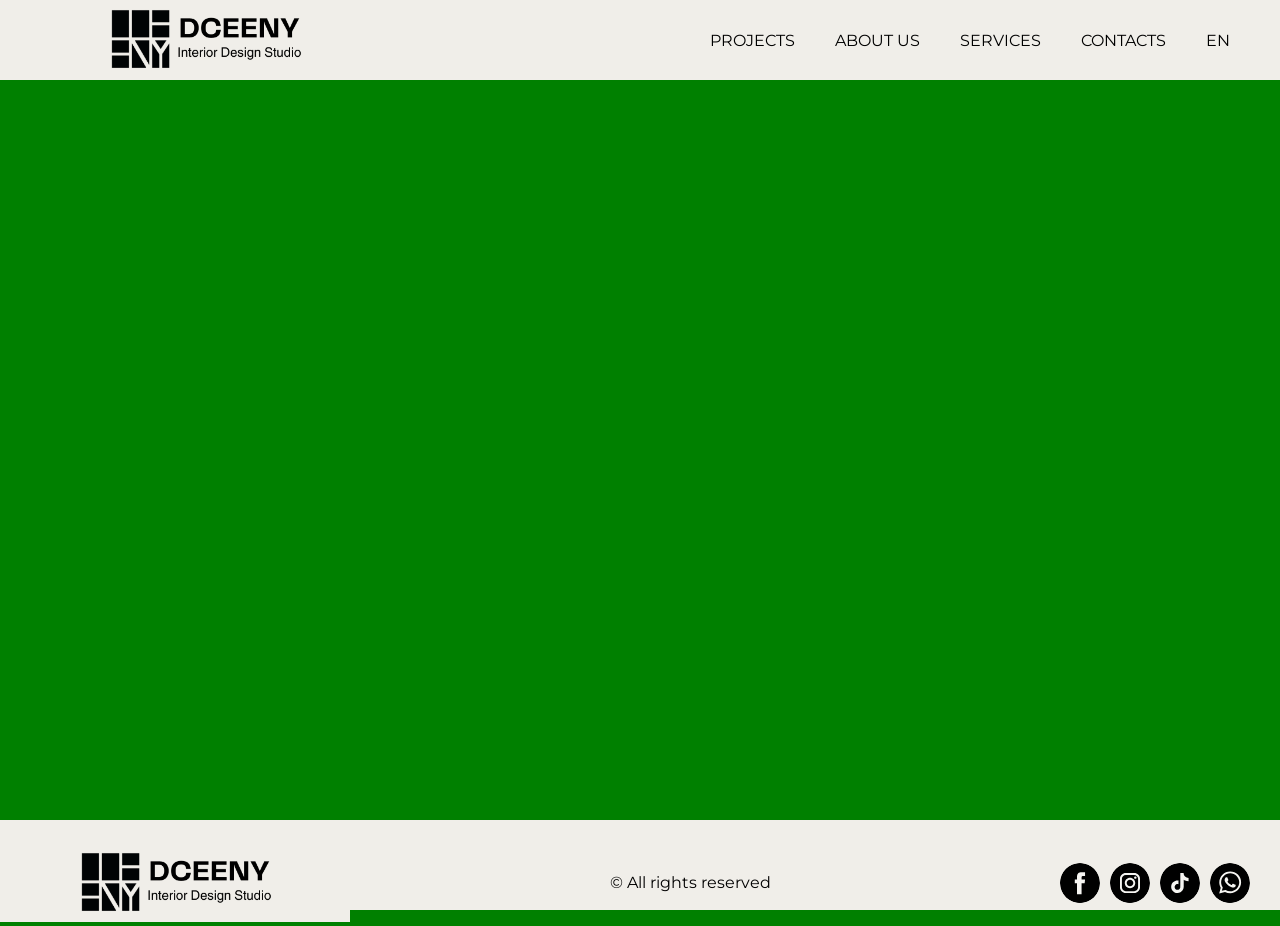
==== index.html @ 0f640c6f "New Change" ====
<!DOCTYPE html>
<html lang="en">
  <head>
    <meta charset="UTF-8" />
    <!-- <meta name="viewport" content="width=device-width, initial-scale=1.0" /> -->
    <meta name="viewport" content="width=device-width, initial-scale=1" />
    <title>Dceeny</title>
    <script src="https://code.jquery.com/jquery-3.7.1.min.js"></script>
    <link rel="stylesheet" href="style.css" />

    <script src="scripts/translations.js"></script>
    <link rel="icon" href="assets/images/favicon.png" />
  </head>
  <body>
    <header id="header-container"></header>
    <main>
      
    </main>
    <script>
      $(function () {
        $("#footer").load("elements/footer.html", function () {
          applyTranslations(localStorage.getItem("preferredLanguage") || "en");
        });
      });
    </script>
    <footer id="footer"></footer>
    <script src="script.js"></script>
    <script>
      $(function () {
        // Load the header content
        $("#header-container").load("elements/header.html", function () {
          // Once the header is loaded, apply translations and direction
          const savedLanguage =
            localStorage.getItem("preferredLanguage") || "en"; // Default to English
          applyTranslations(savedLanguage);
          setLanguageDirection(savedLanguage);
        });
      });
    </script>
  </body>
</html>
---- style.css ----
@import url("https://fonts.googleapis.com/css2?family=Montserrat:ital,wght@0,100..900;1,100..900&family=Noto+Kufi+Arabic:wght@100..900&display=swap");

/* Define font families */
:root {
  --font-ltr: "Montserrat", sans-serif;
  --font-rtl: "Noto Kufi Arabic", serif;
}

/* Direction styling */
.ltr {
  direction: ltr;
}

.rtl {
  direction: rtl;
  text-align: right;
}

/* Font styling */
.font-en {
  font-family: "Montserrat", sans-serif; /* Specify English/French font */
}

.font-fr {
  font-family: "Montserrat", sans-serif; /* Specify French font */
}

.font-ar {
  font-family: "Noto Kufi Arabic", sans-serif; /* Specify Arabic font */
}
/* Apply fonts to placeholder text based on language direction */
input::placeholder {
  font-family: "Montserrat", sans-serif; /* Default font */
}

body.font-en input::placeholder {
  font-family: "Montserrat", sans-serif; /* Default font */
}

body.font-fr input::placeholder {
  font-family: "Montserrat", sans-serif; /* Default font */
}

body.font-ar input::placeholder {
  font-family: "Noto Kufi Arabic", sans-serif; /* Specify Arabic font */
}
* {
  margin: 0;
  padding: 0;
  box-sizing: border-box;
}
/* Default font for LTR languages */
html,
body {
  display: flex;
  flex-direction: column; /* Stack content vertically */
  font-family: "Montserrat", sans-serif;
  background-color: green;
  min-height: 100vh;
  max-width: 100%;
  margin: 0;
  padding: 0;
}
#loading-screen {
  position: fixed;
  top: 0;
  left: 0;
  width: 100%;
  height: 100%;
  background-color: #f0f0f0;
  display: flex;
  flex-direction: column;
  justify-content: center;
  align-items: center;
  z-index: 1000;
}

.loader {
  border: 8px solid #f3f3f3;
  border-top: 8px solid #3498db;
  border-radius: 50%;
  width: 60px;
  height: 60px;
  animation: spin 1s linear infinite;
}

@keyframes spin {
  0% {
    transform: rotate(0deg);
  }
  100% {
    transform: rotate(360deg);
  }
}
.content-wraper12412 {
  flex-direction: column;
  min-height: 100vh;
}
/* Font for Arabic language with RTL */
body.font-ar.rtl {
  font-family: "Noto Kufi Arabic", serif !important;
  direction: rtl;
  text-align: right;
}

/* Optional: Apply font change on body when switching between languages */
body.font-en {
  font-family: "Montserrat", sans-serif;
}

body.font-fr {
  font-family: "Montserrat", sans-serif;
}

/* General LTR font application */
.nav-link,
.dropdown-link,
.p-buttons,
.about-buttons,
.submit-button {
  font-family: var(--font-ltr) !important;
  -webkit-tap-highlight-color: transparent;
  -webkit-tap-highlight-color: rgba(0, 0, 0, 0);
}

/* Apply RTL font for Arabic */
body.font-ar .nav-link,
body.font-ar .dropdown-link,
body.font-ar .p-buttons,
body.font-ar .about-buttons,
body.font-ar .submit-button {
  font-family: var(--font-rtl) !important;
  -webkit-tap-highlight-color: transparent;
  -webkit-tap-highlight-color: rgba(0, 0, 0, 0);
}
.page-title {
  text-align: center;
  font-size: 40px;
  font-weight: 900;
}
/* Navbar Styles */
.navbar {
  display: flex;
  align-items: center;
  justify-content: space-between;
  height: 80px;
  background-color: #f0eee9;
  padding: 0 30px;
  position: sticky;
  top: 0;
  z-index: 100;
}

/* Logo Styles */
.navbar-logo img {
  flex: 1;
  width: 350px; /* Adjust size as needed */
  height: auto;
  cursor: pointer;
}

/* Navigation Links */
.navbar-links {
  display: flex;
  align-items: center;
}

/* Navigation Button */
.nav-link {
  background: none;
  border: none;
  color: black;
  text-transform: uppercase;
  font-size: 16px;
  cursor: pointer;
  transition: transform 0.3s;
  padding: 10px 20px;
  -webkit-tap-highlight-color: transparent;
  -webkit-tap-highlight-color: rgba(0, 0, 0, 0);
}
/* Container styling for positioning dropdown */
.nav-item-container {
  position: relative;
}

/* Dropdown Menu Styling */
.dropdown-menu {
  opacity: 0;
  visibility: hidden;
  position: absolute;
  top: 50px; /* Position dropdown below the "PROJECTS" button */
  left: 50%; /* Center the dropdown */
  transform: translateX(-50%); /* Center the dropdown horizontally */
  background-color: #d3d3d3; /* Light gray background */
  padding: 10px 0;
  border-radius: 5px;
  box-shadow: 0px 4px 6px rgba(0, 0, 0, 0.2);
  z-index: 10;
  width: 180px; /* Set your desired width */
  height: auto; /* This height will adjust to fit the content by default */
  transition: opacity 0.3s ease, visibility 0.3s ease; /* Smooth transition */
  -webkit-tap-highlight-color: transparent;
  -webkit-tap-highlight-color: rgba(0, 0, 0, 0);
}

/* Arrow on top of the dropdown */
.dropdown-menu::before {
  content: "";
  position: absolute;
  top: -10px; /* Adjust arrow position */
  left: 50%;
  transform: translateX(-50%);
  width: 0;
  height: 0;
  border-left: 10px solid transparent;
  border-right: 10px solid transparent;
  border-bottom: 10px solid #d3d3d3; /* Match dropdown background */
}

/* Dropdown Button Styling */
.dropdown-link {
  background: none;
  border: none;
  color: black;
  text-transform: uppercase;
  font-size: 14px;
  padding: 10px 5px;
  width: 100%;
  cursor: pointer;
  transition: transform 0.3s;
  -webkit-tap-highlight-color: transparent;
  -webkit-tap-highlight-color: rgba(0, 0, 0, 0);
}

/* Dropdown Button Hover Effect */
.dropdown-link:hover {
  transform: scale(1.2); /* Scale effect on hover */
}

/* Show dropdown on hover */
.nav-item-container:hover .dropdown-menu {
  opacity: 1;
  visibility: visible; /* Keeps dropdown visible */
  transition-delay: 0s; /* No delay when showing */
}
.nav-item-container .dropdown-menu {
  transition-delay: 150ms; /* 0.5s delay when hiding */
}

.nav-link:hover {
  transform: scale(1.2); /* Scale effect on hover */
}

/* Dropdown Menu Styling */
.dropdown-lge-menu {
  opacity: 0;
  visibility: hidden;
  position: absolute;
  top: 50px; /* Position dropdown below the "PROJECTS" button */
  left: 50%; /* Center the dropdown */
  transform: translateX(-50%); /* Center the dropdown horizontally */
  background-color: #d3d3d3; /* Light gray background */
  padding: 10px 0;
  border-radius: 5px;
  box-shadow: 0px 4px 6px rgba(0, 0, 0, 0.2);
  z-index: 10;
  width: 80px; /* Set your desired width */
  height: auto; /* This height will adjust to fit the content by default */
  transition: opacity 0.3s ease, visibility 0.3s ease; /* Smooth transition */
  -webkit-tap-highlight-color: transparent;
  -webkit-tap-highlight-color: rgba(0, 0, 0, 0);
}

/* Arrow on top of the dropdown */
.dropdown-lge-menu::before {
  content: "";
  position: absolute;
  top: -10px; /* Adjust arrow position */
  left: 50%;
  transform: translateX(-50%);
  width: 0;
  height: 0;
  border-left: 10px solid transparent;
  border-right: 10px solid transparent;
  border-bottom: 10px solid #d3d3d3; /* Match dropdown background */
}

/* Show dropdown on hover */
.nav-item-container:hover .dropdown-lge-menu {
  opacity: 1;
  visibility: visible; /* Keeps dropdown visible */
  transition-delay: 0s; /* No delay when showing */
}
.nav-item-container .dropdown-lge-menu {
  transition-delay: 150ms; /* 0.5s delay when hiding */
}

/* Mobile and small screen styles */
@media (max-width: 960px) {
  /* Navbar styling adjustments for smaller screens */
  .navbar {
    flex-direction: column !important;
    align-items: center;
    padding: 10px 20px;
    height: auto;
  }
  /* Ensure RTL language does not change column layout */
  body.rtl .navbar {
    flex-direction: column !important; /* Force column layout in RTL */
    align-items: center;
  }

  /* Logo resizing */
  .navbar-logo img {
    width: 300px; /* Smaller logo for mobile */
  }

  /* Navigation links styling for mobile */
  .navbar-links {
    display: flex;
    flex-direction: column;
    align-items: center;
    width: 100%; /* Take full width on mobile */
  }

  /* Adjust nav link spacing and font size for readability on smaller screens */
  .nav-link {
    font-size: 14px;
    padding: 10px 0;
    width: 100%; /* Make links full width */
    text-align: center;
  }
  .dropdown-wrapper {
    width: 100%;
    display: flex;
    justify-content: center;
    align-items: center;
  }
  /* Dropdown menu adjustments for mobile */
  .dropdown-menu {
    display: flex;
    flex-direction: column; /* Stack them with the other nav items */
    opacity: 0; /* Hidden by default */
    /* visibility: hidden; */
    align-items: center;
    left: 0;
    max-height: 0;
    transform: translateX(0%); /* Center the dropdown horizontally */
    /* transition: opacity 3s ease, height 3s ease, visibility 3s ease; */
    overflow: hidden;
    position: static; /* Make them part of the normal flow */
    background-color: transparent; /* Remove background */
    box-shadow: none; /* Remove shadow */
    padding: 0; /* Remove padding */
    visibility: hidden;
    padding: 0;
  }
  /* Smooth expand and collapse using keyframes */
  @keyframes expandDropdown {
    from {
      max-height: 0;
      opacity: 0;
    }
    to {
      max-height: 300px;
      opacity: 1;
    }
  }
  @keyframes collapseDropdown {
    from {
      max-height: 300px;
      opacity: 1;
    }
    to {
      max-height: 0;
      opacity: 0;
    }
  }
  /* Show the dropdown smoothly when class "show-dropdown" is added */
  .show-dropdown {
    opacity: 1;
    visibility: visible;
    animation: expandDropdown 0.5s ease forwards; /* Expand animation */
    max-height: 300px; /* Adjust this height based on content */
  }
  /* Optional collapse animation when hiding */
  .dropdown-menu:not(.show-dropdown) {
    animation: collapseDropdown 0.5s ease forwards; /* Collapse animation */
  }

  /* Dropdown link styling on mobile */
  .dropdown-link {
    text-align: center;
    width: 100%;
    padding: 10px 0;
    font-size: 14px;
  }
  /* Center and adjust nav links for mobile */
  .nav-link {
    width: 100%;
    text-align: center;
    font-size: 14px;
    padding: 10px 0;
  }
}

/* Style for Slideshow */
/* Style for Slideshow */
.slideshow-container {
  position: relative;
  max-width: 100%;
  /* overflow: hidden; */
  height: 700px; /* Set a height to define the slideshow area */
}

.slide {
  position: absolute;
  top: 0;
  left: 0;
  width: 100%;
  height: 100%;
  object-fit: cover;
  opacity: 0;
  transition: opacity 1s ease-in-out;
}

/* Active slide */
.slide.active {
  opacity: 1;
  z-index: 1;
}

/* Overlay Text Styling */
.overlay-text {
  position: absolute;
  top: 30%;
  left: 50%;
  transform: translate(-50%, -30%);
  color: #fff;
  text-align: center;
  z-index: 2;
}

.overlay-text h1 {
  font-size: 2.5rem;
  font-weight: bold;
  margin: 0;
}

/* Down Arrow Icon Styling */
/* General styling for the down-arrow object */
/* Styling for the down arrow container */
.down-arrow {
  cursor: pointer; /* Make the arrow clickable */
  position: absolute; /* Position it where you need */
  bottom: 20px; /* 20px from the bottom */
  left: 50%; /* Center it horizontally */
  transform: translateX(-50%); /* Center it exactly */
  z-index: 2;
  display: flex;
  justify-content: center; /* Center the content inside */
  align-items: center;
  color: white;
  animation: bounce 1.5s infinite ease-in-out; /* Bounce animation */
}

/* Bounce animation */
@keyframes bounce {
  0% {
    transform: translateX(-50%) translateY(0);
  }
  25% {
    transform: translateX(-50%) translateY(-20px); /* Move up */
  }
  50% {
    transform: translateX(-50%) translateY(0); /* Back to original position */
  }
  75% {
    transform: translateX(-50%) translateY(-10px); /* Slight bounce up */
  }
  100% {
    transform: translateX(-50%) translateY(0); /* Back to original position */
  }
}
/* Styling the SVG inside the container */
.down-arrow svg {
  fill: currentColor; /* Allow the color to be inherited from the parent */
  width: 70px; /* Size the icon */
  height: 70px;
  transition: fill 0.3s ease; /* Smooth transition for color change */
}

.overlay-text {
  position: absolute;
  top: 30%;
  left: 50%;
  transform: translate(-50%, -30%);
  color: #fff;
  text-align: center;
  z-index: 2;
  display: flex;
  flex-direction: column;
  align-items: center;
  justify-content: center;
  text-align: center;
}
/*============================================================================================================================*/

.first-line {
  text-transform: uppercase; /* Makes the text uppercase */
  font-weight: 800; /* Makes the text bold */
  font-size: 14px; /* Small size */
  margin-bottom: 200px; /* Huge space below this line */
}

.second-line {
  font-weight: bold; /* Makes the text bold */
  font-size: 48px; /* Huge size */
}
/*============================================================================================================================*/
.grayed-Container {
  background-color: #f2f2f2;
}
.title {
  text-transform: uppercase;
  color: black;
  font-size: 40px;
  font-weight: 600;
  text-align: center;
}

/* Styles for the description text */
.description {
  font-size: 20px; /* Average font size */
  font-weight: 200;
  color: #333; /* Black color */
  line-height: 2; /* Spacing between lines for readability */
  max-width: 600px; /* Constrain width to create natural breaks */
  margin: auto; /* Center the text block and add spacing */
  padding: 0 15px; /* Add padding for comfortable reading */
  text-align: center;
}

.icon-row {
  display: flex;
  justify-content: center; /* Evenly space items across the row */
  gap: 100px;
  margin: 40px auto 0px; /* Center the row with spacing */
  max-width: 1000px; /* Set a max-width for the row */
  flex-wrap: wrap; /* Allows wrapping on smaller screens */
}

.icon-item {
  text-align: center; /* Center-align each icon and title */
  flex: 1; /* Make items flexible to adjust in row */
  min-width: 100px;
}

.icon-image {
  width: 85px; /* Set a size for the icons */
  height: 85px; /* Keep icons square */
  margin-bottom: 10px; /* Space between icon and title */
}

.icon-title {
  font-size: 1rem; /* Set a readable font size for titles */
  font-weight: 800; /* Slightly lighter font weight */
  color: black; /* Darker gray for the titles */
}

@media (max-width: 960px) {
  .icon-row {
    flex-direction: column; /* Stack items vertically on small screens */
    align-items: center; /* Center the icons in a column */
    /* gap:30px; */
  }

  .icon-item {
    margin-bottom: 20px; /* Adds space between items in the column */
    min-width: 0; /* Allows items to shrink */
  }
}
/*============================================================================================================================*/
.icon-row2 {
  display: flex;
  justify-content: space-between;
  align-items: flex-start;
  gap: 5vw;
  margin: 5vw 100px;
  padding: 0 2vw;
  max-width: 90vw;
  flex-wrap: wrap;
  direction: ltr; /* Default to LTR */
}

/* Use [dir="rtl"] selector to handle RTL layouts */
[dir="rtl"] .icon-row2 {
  direction: rtl; /* Switch to RTL for Arabic or RTL languages */
}

.icon-item2 {
  text-align: center;
  flex: 1;
  min-width: 150px;
  padding: 0 1em;
  position: relative;
  box-sizing: border-box;
  display: flex;
  flex-direction: column;
  align-items: center;
  justify-content: flex-start;
}

/* Adjust divider positioning for LTR and RTL */
.icon-item2:not(:last-child)::after {
  content: "";
  position: absolute;
  top: 0;
  width: 2px;
  height: 100%;
  height: 400px;
  background-color: #ccc;
  right: -2vw; /* Default for LTR */
}

/* Adjust divider for RTL */
[dir="rtl"] .icon-item2:not(:last-child)::after {
  right: auto; /* Remove right positioning */
  left: -2vw; /* Set divider to the left for RTL */
}

/* Icon image styling */
.icon-image2 {
  width: 15vw;
  max-width: 100px;
  min-width: 20px;
  height: auto;
  margin-bottom: 0.5em;
}

.icon-title2 {
  font-size: 1.5rem;
  font-weight: 500;
  color: black;
  margin-bottom: 0.5em;
}

.icon-description2 {
  font-size: 1.2rem;
  font-weight: 200;
  color: #666;
  margin-top: auto;
  line-height: 1.4;
}

/* Responsive adjustments for smaller screens */
@media (max-width: 960px) {
  .icon-row2 {
    flex-direction: column;
    align-items: center;
    gap: 1.5em;
  }

  .icon-item2 {
    padding: 1em;
  }

  /* Horizontal divider for stacked items */
  .icon-item2:not(:last-child)::after {
    position: relative;
    top: auto; /* Reset top position */
    right: auto; /* Reset right position */
    left: 0;
    bottom: 0; /* Align to the bottom */
    height: 2px; /* Thin horizontal divider */
    width: 90%; /* Span across icon width */
    margin: 1em auto; /* Center horizontally with margin */
  }
  .icon-image2 {
    width: 20vw;
    max-width: 70px;
  }
}

/*============================================================================================================================*/
/* Container to keep buttons in a row */
.prvpub-buttons {
  display: flex;
  gap: 20px;
  justify-content: center; /* Centering the buttons */
  -webkit-tap-highlight-color: transparent;
  -webkit-tap-highlight-color: rgba(0, 0, 0, 0);
}

/* Basic button styling */
.p-buttons {
  /* padding: 20px 100px; */
  height: 60px;
  width: 300px;
  margin: 50px 0px;
  border: 3px solid black; /* Thick black border */
  background-color: white; /* Default background color */
  color: black; /* Text color */
  text-transform: uppercase;
  font-size: 14px; /* Adjust font size */
  font-weight: 800;
  cursor: pointer; /* Change cursor on hover */
  transition: background-color 0.5s; /* Smooth transition for hover effect */
  -webkit-tap-highlight-color: transparent;
  -webkit-tap-highlight-color: rgba(0, 0, 0, 0);
}

/* Hover effect to change background color to default gray */
.p-buttons:hover {
  background-color: lightgray;
}
@media (max-width: 960px) {
  .prvpub-buttons {
    flex-direction: column;
    align-items: center;
    margin: 50px 5px;
    -webkit-tap-highlight-color: transparent;
    -webkit-tap-highlight-color: rgba(0, 0, 0, 0);
  }
  .p-buttons {
    margin: 0px 200px;
    height: 60px;
    width: 400px;
    -webkit-tap-highlight-color: transparent;
    -webkit-tap-highlight-color: rgba(0, 0, 0, 0);
  }
}
/*============================================================================================================================*/
/* Container styling for the picture button */
/* Parent container for row layout */
.image-button-row {
  display: flex;
  justify-content: space-between; /* Space between buttons */
  width: 100%;
  margin: 0;
  padding: 0;
  -webkit-tap-highlight-color: transparent;
  -webkit-tap-highlight-color: rgba(0, 0, 0, 0);
}

/* Individual button styling */
.picture-button {
  position: relative;
  width: 50%; /* Each button takes 48% of the row */
  height: 400px; /* Set fixed height for buttons */
  overflow: hidden;
  cursor: pointer;
  background-color: black;
  flex: 1; /* Ensures equal width for both buttons */
  -webkit-tap-highlight-color: transparent;
  -webkit-tap-highlight-color: rgba(0, 0, 0, 0);
}

/* Image styling */
.button-image {
  width: 100%;
  height: 100%;
  object-fit: cover; /* Ensure image covers button area */
  transition: opacity 0.5s ease;
  -webkit-tap-highlight-color: transparent;
  -webkit-tap-highlight-color: rgba(0, 0, 0, 0);
}

.picture-button:hover .button-image {
  opacity: 0.5; /* Darken the image on hover */
}

/* Overlay text styling */
.overlay-text2 {
  position: absolute;
  font-weight: 500;
  top: 50%; /* Center vertically */
  left: 50%; /* Center horizontally */
  transform: translate(-50%, -1%); /* Perfectly center text */
  font-size: 1.5rem;
  color: white;
  font-weight: bold;
  opacity: 0;
  transition: opacity 0.5s ease, transform 0.5s ease;
  pointer-events: none; /* Prevent text from blocking clicks */
}

.picture-button:hover .overlay-text2 {
  opacity: 1; /* Fade in the text */
  transform: translate(-50%, -50%) translateY(-50%); /* Move the text slightly upwards during hover */
}

/* Responsive styling for small screens */
@media (max-width: 960px) {
  .image-button-row {
    flex-direction: column; /* Stack buttons vertically */
  }

  .picture-button {
    width: 100%; /* Full width for each button on small screens */
    height: auto; /* Adjust height to fit image on smaller screens */
    box-sizing: border-box;
    -webkit-tap-highlight-color: transparent;
    -webkit-tap-highlight-color: rgba(0, 0, 0, 0);
  }

  .button-image {
    display: block; /* Ensures no gap below the image */
    transition: none; /* Remove transition on image */
    height: auto;
    -webkit-tap-highlight-color: transparent;
    -webkit-tap-highlight-color: rgba(0, 0, 0, 0);
  }

  .overlay-text2 {
    opacity: 1; /* Show text without animation */
    transform: translate(-50%, -50%); /* Center text without animation */
    transition: none; /* Disable text transition on small screens */
  }

  .picture-button:hover .button-image {
    opacity: 0.5; /* Disable hover effect */
  }
}
/*============================================================================================================================*/
/* Basic button styling */
.parent-container {
  display: flex;
  justify-content: center; /* Centers horizontally */
  align-items: center; /* Centers vertically */
  -webkit-tap-highlight-color: transparent;
  -webkit-tap-highlight-color: rgba(0, 0, 0, 0);
}

.about-buttons {
  /* padding: 20px 100px; */
  align-items: center;
  justify-content: center;
  margin: 50px auto;
  padding: 20px 50px;
  border: 3px solid black; /* Thick black border */
  background-color: white; /* Default background color */
  color: black; /* Text color */
  text-transform: uppercase;
  font-size: 14px; /* Adjust font size */
  font-weight: 800;
  cursor: pointer; /* Change cursor on hover */
  transition: background-color 0.5s; /* Smooth transition for hover effect */
  z-index: 0;
  -webkit-tap-highlight-color: transparent;
  -webkit-tap-highlight-color: rgba(0, 0, 0, 0);
}
/*============================================================================================================================*/
/* Container styles */
.social-media-container {
  position: relative;
  display: flex;
  /* height: 600px; */
  width: 100%;
  min-height: 400px;
  margin: 0;
  flex-direction: column;
  align-items: center;
  justify-content: center;
  color: white;
  text-align: center;
  padding: 30px 0px;
  overflow: hidden;
}

/* Background image with overlay */
.background-image-overlay {
  position: absolute;
  top: 0;
  left: 0;
  width: 100%;
  height: 100%;
  object-fit: cover; /* Ensures the image scales and fills proportionally */
  z-index: 0; /* Ensure it's behind the text */
}

.background-image {
  width: 100%;
  height: 100%;
  object-fit: cover; /* Ensures the image scales and fills proportionally */
  /* position: absolute; */
}

.overlay {
  position: absolute;
  top: 0;
  left: 0;
  width: 100%;
  height: 100%;
  background: rgba(0, 0, 0, 0.6); /* Darkness overlay */
  z-index: 1; /* Ensures overlay is above the image */
}

/* Content styles */
.social-media-text,
.social-media-icons {
  position: relative; /* Layer the content on top of the background */
  z-index: 2;
}

.social-media-text h1.main-title {
  font-size: 48px;
  font-weight: 500;
  margin-bottom: 2rem;
  text-align: center;
}

.social-media-text p.description2 {
  font-size: 18px;
  max-width: 600px;
  line-height: 1.5;
  margin-bottom: 4rem;
  text-align: center;
}
.description3 {
  font-size: 26px;
  font-weight: 100;
  max-width: 600px;
  margin: 0 auto;
  align-items: center;
  line-height: 1.5;
  margin-bottom: 4rem;
  text-align: center;
}
.subtext {
  font-size: 16px;
  font-weight: 300;
  margin-top: 5rem;
  z-index: 2;
}
.social-media-icons {
  display: flex;
  gap: 60px;
  margin-top: 1.5rem;
}

.social-media-icons .icon-link {
  width: 70px;
  height: 70px;
  display: flex;
  align-items: center;
  justify-content: center;
  transition: transform 0.3s;
}

.social-media-icons .icon-link:hover {
  transform: scale(1.1);
}

/* Responsive design */
@media (max-width: 960px) {
  .social-media-container {
    margin: 0;
    padding: 0;
  }
  .social-media-text h1.main-title {
    font-size: 2rem;
  }

  .social-media-text p.description2 {
    font-size: 1rem;
    max-width: 500px;
    margin: auto 30px;
  }
  .social-media-icons .icon-link {
    width: 40px;
    height: 40px;
  }
  .social-media-icons {
    gap: 2rem;
  }
}

/*============================================================================================================================*/
/* General container styling */
/* Wrapper container that will center the form */
.form-wrapper {
  display: flex;
  flex-direction: column;
  align-items: center; /* Centers the form horizontally */
  justify-content: center; /* Centers the form vertically */
  box-sizing: border-box;
  height: auto;
  min-height: 400px; /* Fallback for consistent height */
  transition: height 0.3s ease-in-out; /* Smooth height transition */
  position: relative;
}

/* Input group styling */
.input-group {
  width: 100%; /* Full width of the container */
  max-width: 800px; /* Restrict input group width to 800px */
  margin-bottom: 1.5rem;
  position: relative;
  box-sizing: border-box; /* Ensure padding doesn't increase width */
  border-radius: 0;
}
/* Label styling */
.input-label {
  font-size: 1.1rem;
  font-weight: bold;
  margin-bottom: 0.3rem;
  color: #333;
}

/* Required label styling */
.required {
  color: black;
}

/* Input field styling */
.input-group input {
  width: 100%; /* Full width of the input group */
  padding: 20px; /* Increased padding for more space */
  font-size: 1.2rem; /* Increased font size */
  border: 2px solid #ccc;
  border-radius: 5px;
  outline: none;
  transition: border-color 0.3s;
  box-sizing: border-box; /* Ensures padding doesn't affect width */
  border-radius: 0;
}
/* Form styling */
form#orderForm {
  display: flex;
  flex-direction: column;
  align-items: center;
  width: 100%; /* Allow form to take up full width */
  max-width: 700px; /* Max width of form */
  padding: 20px;
  box-sizing: border-box;
  background-color: white;
  border-radius: 5px; /* Optional to make form corners rounded */
  height: auto;
}
.input-group input:focus {
  border-color: black;
}

/* Error message styling */
.error-message {
  font-size: 0.85rem;
  color: red;
  position: absolute;
  bottom: -20px;
  left: 0;
  display: none;
}

/* Submit button styling */
.submit-button {
  text-transform: uppercase;
  width: 50%; /* Increased width for the button */
  height: 60px; /* Larger button height */
  /* padding: 16px; */
  font-size: 1.3rem; /* Increased font size */
  font-weight: bold;
  background-color: black;
  color: white;
  border: none;
  cursor: pointer;
  transition: background-color 0.3s;
  margin: 20px auto;
  display: block;
  -webkit-tap-highlight-color: transparent;
  -webkit-tap-highlight-color: rgba(0, 0, 0, 0);
}

.submit-button:hover {
  background-color: #333;
}

/* Thank-you message styling */
.thank-you-message {
  background-color: #d4edda;
  color: #155724;
  padding: 20px;
  font-size: 1.2rem;
  font-weight: bold;
  text-align: center;
  border-radius: 0px;
  max-width: 700px; /* Match form's max width */
  margin: 0 auto;
}

/* Responsive styling */
@media (max-width: 960px) {
  .form-wrapper {
    padding: 15px;
    width: 100%;
  }

  .input-group {
    max-width: 100%; /* Makes the input group stretch to the full width of smaller screens */
  }

  .input-group input {
    font-size: 1.1rem; /* Slightly smaller font size for smaller screens */
    padding: 16px; /* Increased padding */
  }

  .submit-button {
    width: 60%; /* Make the button wider for smaller screens */
    padding: 15px;
    font-size: 1.2rem; /* Increased font size */
    -webkit-tap-highlight-color: transparent;
    -webkit-tap-highlight-color: rgba(0, 0, 0, 0);
  }
}

/* Add smooth transitions */
.form-wrapper,
.thank-you-message {
  transition: opacity 0.3s ease-in-out;
}

/* When hidden */
.hidden {
  opacity: 0;
  pointer-events: none;
}
/*============================================================================================================================*/

#footer {
  display: flex;
  align-items: center;
  justify-content: space-between;
  padding: 10px 0;
  position: relative;
  margin-top: auto;
  margin-bottom: 0;
  width: 100%;
  background-color: #f0eee9;
  flex-wrap: wrap;
  height: 80px;
}
.right-s {
  flex: 1;
  text-align: center;
  align-items: center;
}
/* Social media icons */
.social-media {
  display: flex;
  gap: 10px;
  margin: 20px 0;
  justify-content: right;
  padding: 0 30px;
}

.icon-s {
  display: inline-block;
  display: flex;
  align-items: center;
  justify-content: center;
  fill: gray;
  width: 40px;
  height: 40px;
  background-color: rgba(255, 255, 255, 0.2);
  border-radius: 50%;
  transition: background-color 0.3s;
  font-size: 1.5rem;
  color: white;
  text-decoration: none;
}
.icon-image3 {
  fill: gray;
  display: inline-block;
  display: flex;
  align-items: center;
  justify-content: center;
  width: 40px;
  height: 40px;
  background-color: rgba(255, 255, 255, 0.2);
  border-radius: 50%;
  transition: background-color 0.3s;
  font-size: 1.5rem;
  color: white;
  text-decoration: none;
}

.icon-s:hover {
  background-color: rgba(255, 255, 255, 0.4);
}

/* Responsive styling */
@media (max-width: 960px) {
  #footer {
    flex-direction: column;
    align-items: center;
    height: auto;
  }

  .social-media {
    justify-content: center;
  }

  .icon-s,
  .icon-image3 {
    margin: 5px 0; /* Add spacing between icons */
  }
}
/*============================================================================================================================*/
.order-buttons {
  /* padding: 20px 100px; */
  font-family: inherit;
  align-items: center;
  justify-content: center;
  margin: 50px auto;
  padding: 20px 50px;
  border: 0px; /* Thick black border */
  background-color: white; /* Default background color */
  color: black; /* Text color */
  text-transform: uppercase;
  font-size: 16px; /* Adjust font size */
  font-weight: 700;
  cursor: pointer; /* Change cursor on hover */
  transition: background-color 0.5s; /* Smooth transition for hover effect */
  z-index: 0;
  -webkit-tap-highlight-color: transparent;
  -webkit-tap-highlight-color: rgba(0, 0, 0, 0);
}
/*============================================================================================================================*/
/* Container styles */
.team-container {
  justify-content: center;
  align-items: center;
  /* width: 800px; */
  display: flex;
  flex-direction: column;
  gap: 3rem;
  padding: 1rem;
}

/* Row styles */
.team-row {
  display: flex;
  flex-wrap: wrap; /* Allows wrapping on smaller screens */
  gap: 5rem;
  justify-content: center;
  align-items: center;
}

/* Team member styles */
.team-member {
  display: flex;
  flex-direction: column;
  align-items: flex-start;
  text-align: left;
  max-width: 300px; /* Adjust as needed */
}
.rtl .team-member {
  text-align: right;
}

/* Photo styles */
.team-photo {
  width: 100%; /* Responsive image */
  height: auto;
  border-radius: 0px;
  margin-bottom: 0.5rem;
}

/* Text styles */
.team-info {
  display: flex;
  flex-direction: column;
  gap: 0.2rem;
}

.team-name {
  font-size: 1.2rem;
  font-weight: bold;
  margin: 0;
}

.team-occupation {
  font-size: 1rem;
  color: #666;
  margin: 0;
}

/* Responsive design */
@media (max-width: 960px) {
  .team-row {
    justify-content: center; /* Center images for small screens */
    gap: 1rem;
  }

  .team-member {
    flex: 0 0 calc(50% - 1rem); /* Two images per row */
    max-width: calc(50% - 1rem);
  }
}
/*============================================================================================================================*/
/* Form styling */
form#professionalForm {
  display: flex;
  flex-direction: column;
  align-items: center;
  width: 100%; /* Allow form to take up full width */
  max-width: 700px; /* Max width of form */
  padding: 20px;
  box-sizing: border-box;
  background-color: white;
  border-radius: 5px; /* Optional to make form corners rounded */
  height: auto;
}
.dropdown-profession {
  width: 100%; /* Full width of the input group */
  padding: 20px; /* Increased padding for more space */
  font-size: 1.2rem; /* Increased font size */
  border: 2px solid #ccc;
  border-radius: 0px;
  outline: none;
  transition: border-color 0.3s;
  box-sizing: border-box; /* Ensures padding doesn't affect width */
  background-color: white;
}

.dropdown-profession:focus {
  border-color: black;
}

/* Optional: Additional styling for disabled placeholder */
.dropdown-profession option:disabled {
  color: #999;
}
/* Responsive styling */
@media (max-width: 960px) {
  .dropdown-profession {
    font-size: 1.1rem; /* Slightly smaller font size for smaller screens */
    padding: 16px; /* Increased padding */
  }
}
/*============================================================================================================================*/
#services-page.icon-row {
  display: flex;
  justify-content: center; /* Evenly space items across the row */
  gap: 170px;
  margin: 10px auto 0px; /* Center the row with spacing */
  flex-wrap: wrap; /* Allows wrapping on smaller screens */
}
.icon-image-services {
  width: 100px;
  height: auto;
  margin-bottom: 10px;
}
.icon-title-services {
  font-size: 1.2rem; /* Set a readable font size for titles */
  font-weight: 500; /* Slightly lighter font weight */
  color: black; /* Darker gray for the titles */
  /* padding: 0 20px; */
}

/*============================================================================================================================*/
.services-overlay-container {
  position: relative;
  display: flex;
  /* height: 600px; */
  width: 100%;
  min-height: 400px;
  margin: 0;
  flex-direction: column;
  align-items: center;
  justify-content: center;
  color: white;
  text-align: center;
  padding: 30px 0px;
  overflow: hidden;
}
.social-media-text h1.services-main-title {
  font-size: 48px;
  font-weight: 400;
  text-transform: uppercase;
  margin-bottom: 2rem;
  text-align: center;
}
.vertical-dividering {
  width: 200px;
  height: 1px;
  background-color: #ccc;
  margin: 50px auto;
  text-align: center;
}
.social-media-text p.services-description2 {
  font-size: 20px;
  max-width: 600px;
  font-weight: 300;
  line-height: 1.5;
  text-align: center;
  margin: 0 auto;
}
/* Responsive design */
@media (max-width: 960px) {
  #services-page.icon-row {
    gap: 20px;
  }
  .services-overlay-container {
    margin: 0;
    padding: 0;
  }
  .social-media-text h1.services-main-title {
    font-size: 2rem;
  }

  .social-media-text p.services-description2 {
    font-size: 1rem;
    max-width: 700px;
    margin: 0 30px;
  }
}
/*============================================================================================================================*/
.icon-row-small-ones {
  display: flex;
  flex-direction: row;
  margin: 10px auto;
  justify-content: flex-start;
  max-width: 1200px;
  flex-wrap: wrap;
}
.icon-item-small-ones {
  text-align: center;
  flex: 1;
  min-width: 300px;
  max-width: 300px;
  margin-bottom: 50px;
  /* margin-right: auto;
  margin-left: auto; */
}

.small-icon-image-services {
  width: 70px;
  height: auto;
  margin-bottom: 10px;
}
.small-icon-title-services {
  font-size: 1.3rem; /* Set a readable font size for titles */
  font-weight: 500; /* Slightly lighter font weight */
  color: black; /* Darker gray for the titles */
}
@media (max-width: 960px) {
  .icon-row-small-ones {
    gap: 10px;
    flex-direction: column;
  }
}
.small-icons-title {
  font-size: 48px;
  font-weight: 400;
  margin-top: 3rem;
  margin-bottom: 3rem;
  text-align: center;
}
/*============================================================================================================================*/

.gallery {
  display: flex;
  justify-content: center;
  align-items: center;
}

.gallery-row {
  display: block;
  display: flex;
  flex-wrap: wrap;
  width: 100%;
  margin: 0;
  padding: 0;
}

.gallery-item {
  position: relative;
  width: 33.3333333333%;
  aspect-ratio: 1.5;
  overflow: hidden;
  box-shadow: 0 4px 6px rgba(0, 0, 0, 0.1);
  cursor: pointer;
}

.gallery-item img {
  width: 100%;
  height: 100%;
  object-fit: cover;
  transition: transform 1s ease, filter 1s ease;
}

.gallery-item:hover img {
  transform: scale(1.1);
  filter: grayscale(50%);
}

.overlay {
  position: absolute;
  flex-direction: column;
  top: 0;
  left: 0;
  width: 100%;
  height: 100%;
  background: rgba(0, 0, 0, 0.6);
  display: flex;
  justify-content: center;
  align-items: center;
  opacity: 0;
  transition: opacity 1s ease;
  line-height: 2;
}

.overlay p {
  color: #fff;
  font-size: 1.3rem;
  font-weight: 400;
  text-align: center;
  margin: 0;
}

.overlay h1,
h2 {
  color: #fff;
  font-size: 1rem;
  font-weight: 200;
  text-align: center;
  margin: 0;
}
.gallery-item:hover .overlay {
  opacity: 1;
}

.overlay p {
  animation: slideIn 0.7s ease forwards, backwards;
}
.overlay h1 {
  animation: slideIn 0.7s ease forwards, backwards;
}

@keyframes slideIn {
  from {
    transform: translateY(20px);
    opacity: 0;
  }
  to {
    transform: translateY(0);
    opacity: 1;
  }
}
@media (max-width: 960px) {
  .gallery-item {
    width: 50%;
  }
}
@media (max-width: 600px) {
  .gallery-item {
    width: 100%; /* One item per row */
  }
}
/*============================================================================================================================*/
.gallery-container {
  width: 90%;
  max-width: 1200px;
  margin: 0 auto;
  padding: 20px;
}

/* Text Section */
.gallery-text {
  text-align: center;
  margin-bottom: 30px;
}

.gallery-text h1 {
  font-size: 2.5rem;
  margin-bottom: 10px;
  font-weight: bold;
}

.gallery-text p {
  font-size: 1.2rem;
  line-height: 1.6;
  color: #666;
}

/* Gallery Section */
.gallery-shit {
  display: flex;
  flex-direction: column;
  gap: 30px;
}
/* Gallery Row */
.gallery-row-shit {
  display: flex;
  gap: 30px; /* Space between images */
  width: 100%;
  max-width: 100%;
}

/* Default styles for images inside rows */
.gallery-row-shit a {
  display: flex;
  max-width: 100%;
}

.gallery-row-shit a img {
  height: 500px;
  object-fit: cover;
  max-width: 100%;
  min-width: 100%;
}

/* Row-specific styles for odd rows */
.gallery-row-shit:nth-child(odd) a:first-child {
  flex: 1; /* Small image takes 1 part */
}

.gallery-row-shit:nth-child(odd) a:last-child {
  flex: 2; /* Big image takes 2 parts */
}

/* Row-specific styles for even rows */
.gallery-row-shit:nth-child(even) a:first-child {
  flex: 2; /* Big image takes 2 parts */
}

.gallery-row-shit:nth-child(even) a:last-child {
  flex: 1; /* Small image takes 1 part */
}
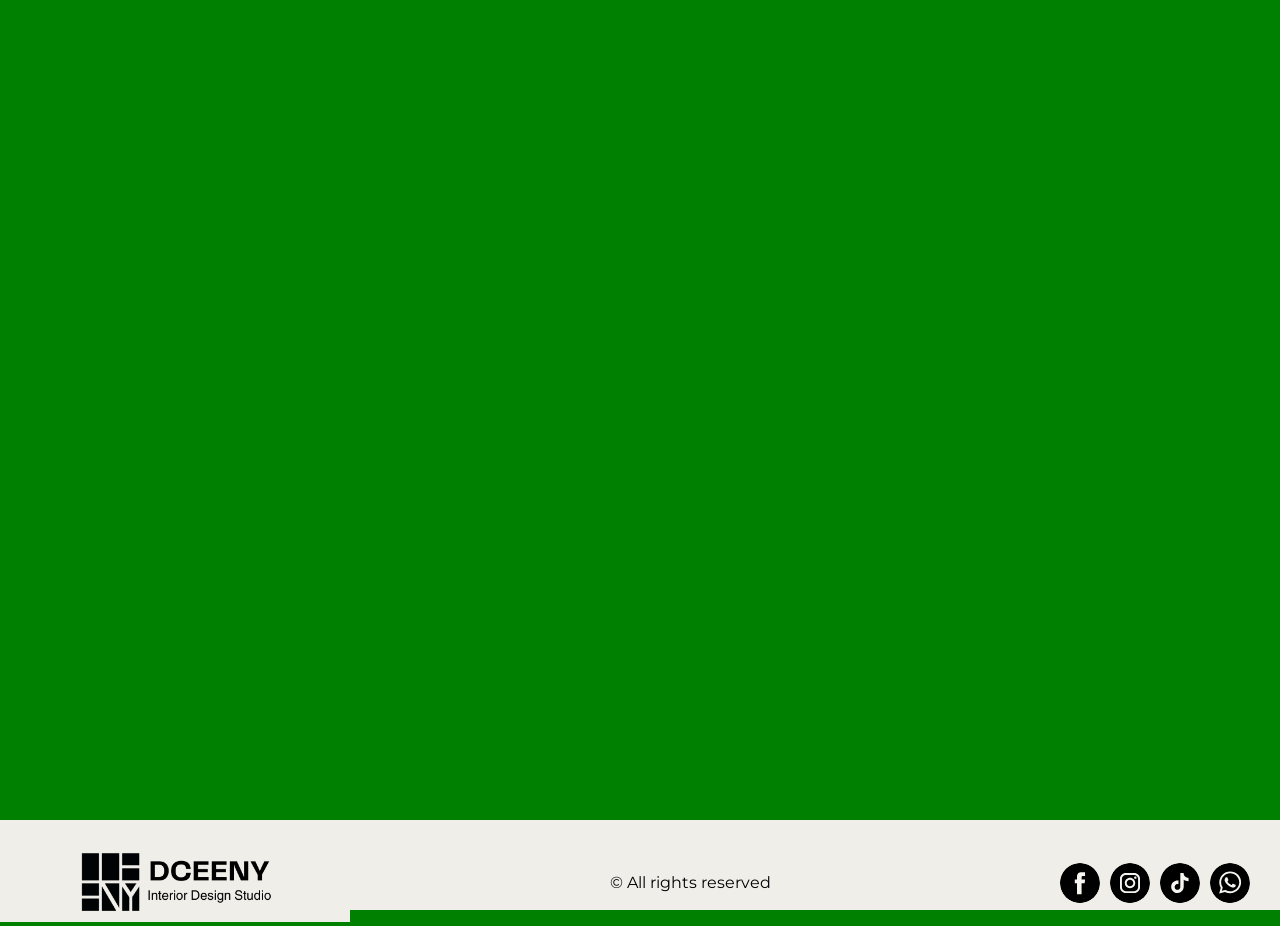
==== commit 1ba243a5: "New Change" ====
--- a/index.html
+++ b/index.html
@@ -12,7 +12,6 @@
     <link rel="icon" href="assets/images/favicon.png" />
   </head>
   <body>
-    <header id="header-container"></header>
     <main>
       
     </main>
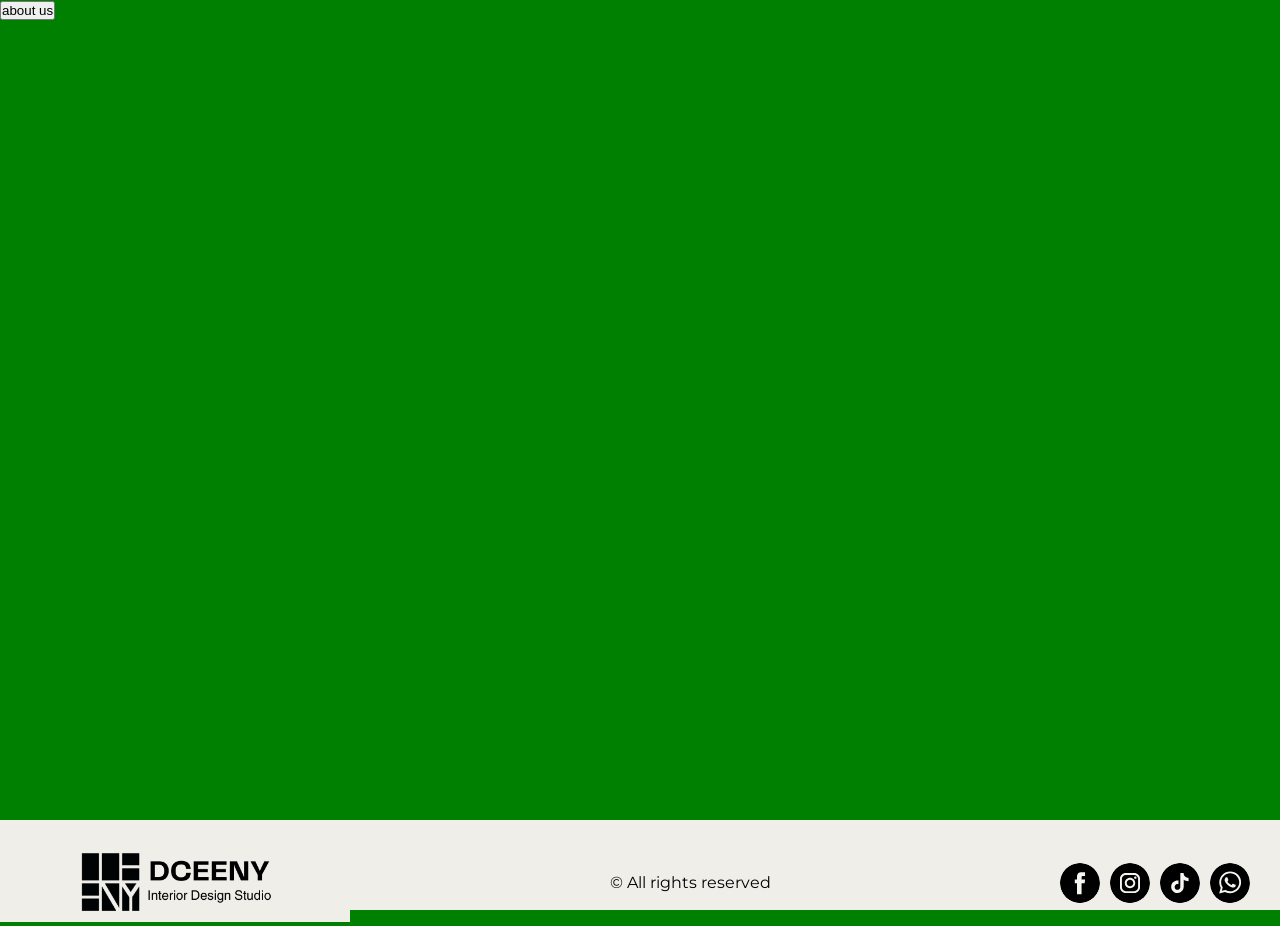
==== commit a11fa5d6: "New Change" ====
--- a/index.html
+++ b/index.html
@@ -13,7 +13,7 @@
   </head>
   <body>
     <main>
-      
+      <button onclick="location.href='about-us.html'">about us</button>
     </main>
     <script>
       $(function () {
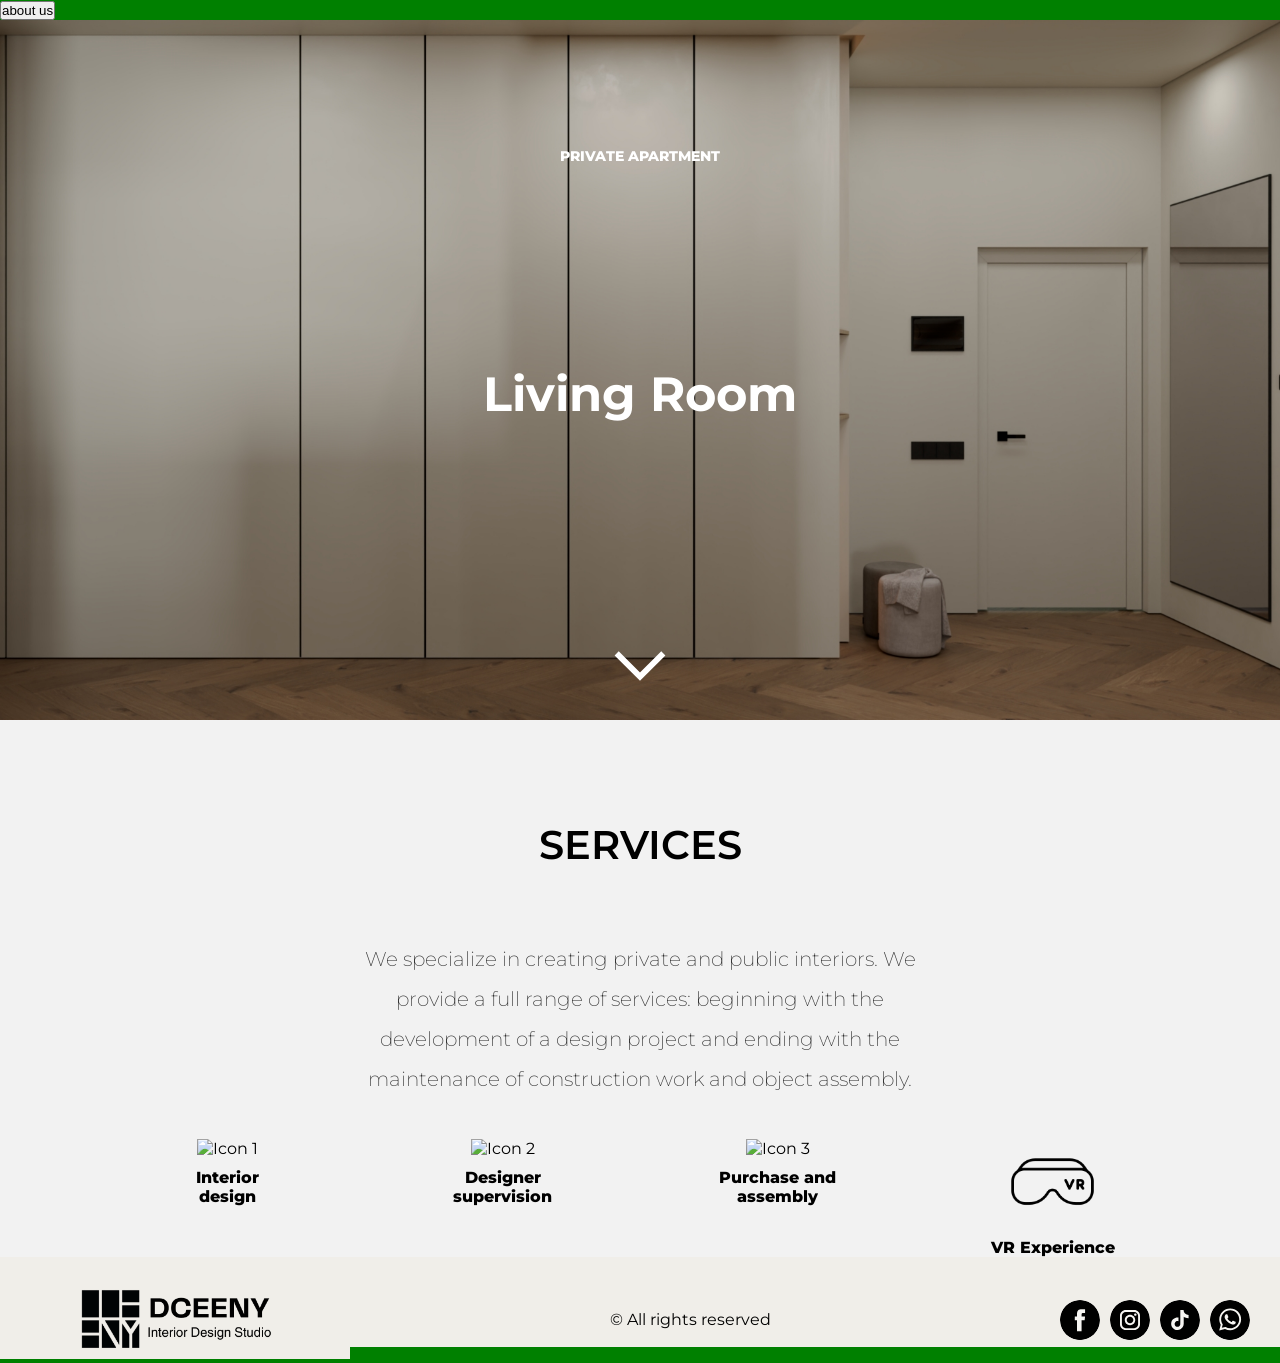
==== commit 6ecf9907: "New Change" ====
--- a/index.html
+++ b/index.html
@@ -14,6 +14,124 @@
   <body>
     <main>
       <button onclick="location.href='about-us.html'">about us</button>
+      <div class="slideshow-container">
+        <!-- Images for Slideshow -->
+        <img
+          src="assets/images/projects/private/Riyadh/cam 1.jpg"
+          class="slide"
+          alt="Image 1"
+        />
+        <img
+          src="assets/images/projects/private/Riyadh/cam 2.jpg"
+          class="slide"
+          alt="Image 2"
+        />
+        <img
+          src="assets/images/projects/private/Riyadh/cam 3.jpg"
+          class="slide"
+          alt="Image 3"
+        />
+        <img
+          src="assets/images/projects/private/Riyadh/cam 4.jpg"
+          class="slide"
+          alt="Image 4"
+        />
+        <img
+          src="assets/images/projects/private/Riyadh/cam 5.jpg"
+          class="slide"
+          alt="Image 5"
+        />
+        <img
+          src="assets/images/projects/private/Riyadh/cam 6.jpg"
+          class="slide"
+          alt="Image 6"
+        />
+        <img
+          src="assets/images/projects/private/Riyadh/cam 7.jpg"
+          class="slide"
+          alt="Image 7"
+        />
+        <img
+          src="assets/images/projects/private/Riyadh/cam 8.jpg"
+          class="slide"
+          alt="Image 8"
+        />
+        <img
+          src="assets/images/projects/private/Riyadh/cam 9.jpg"
+          class="slide"
+          alt="Image 9"
+        />
+        <img
+          src="assets/images/projects/private/Riyadh/cam 10.jpg"
+          class="slide"
+          alt="Image 10"
+        />
+
+        <!-- Overlay Text -->
+        <div class="overlay-text">
+          <span class="first-line" data-translate="prvapartment"></span>
+          <span class="second-line" data-translate="livingRoom"></span>
+        </div>
+
+        <!-- Down Arrow Icon -->
+        <div class="down-arrow" onclick="scrollDown()">
+          <!-- Inline SVG for down arrow -->
+          <svg
+            xmlns="http://www.w3.org/2000/svg"
+            width="100"
+            height="100"
+            viewBox="0 0 24 24"
+          >
+            <polygon
+              points="12 17.414 3.293 8.707 4.707 7.293 12 14.586 19.293 7.293 20.707 8.707 12 17.414"
+            />
+          </svg>
+        </div>
+      </div>
+
+      <div class="grayed-Container">
+        <!-- Blank Space -->
+        <div style="height: 100px"></div>
+        <!-- Adjust height as needed -->
+        <div class="title" data-translate="servicesUp"></div>
+        <div style="height: 70px"></div>
+        <!-- Adjust height as needed -->
+        <div class="description" data-translate="servicesUpDescription"></div>
+        <div class="icon-row">
+          <div class="icon-item">
+            <img
+              src="https://static.tildacdn.pro/lib/tildaicon/62663366-3135-4433-b431-633766666563/Tilda_Icons_33_interior_office.svg"
+              alt="Icon 1"
+              class="icon-image"
+            />
+            <p class="icon-title" data-translate="interiorDesign">Title 1</p>
+          </div>
+          <div class="icon-item">
+            <img
+              src="https://static.tildacdn.pro/lib/tildaicon/32653631-3438-4630-a664-343839353236/Tilda_Icons_33_interior_hosteye.svg"
+              alt="Icon 2"
+              class="icon-image"
+            />
+            <p class="icon-title" data-translate="designerSup">Title 2</p>
+          </div>
+          <div class="icon-item">
+            <img
+              src="https://static.tildacdn.pro/lib/tildaicon/32353130-3334-4130-a461-336334646331/tile.svg"
+              alt="Icon 3"
+              class="icon-image"
+            />
+            <p class="icon-title" data-translate="purchaseAss">Title 3</p>
+          </div>
+          <div class="icon-item">
+            <img
+              src="assets/svg/vr-goggles.png"
+              alt="Icon 4"
+              class="icon-image"
+            />
+            <p class="icon-title" data-translate="vR">Title 4</p>
+          </div>
+        </div>
+      </div>
     </main>
     <script>
       $(function () {
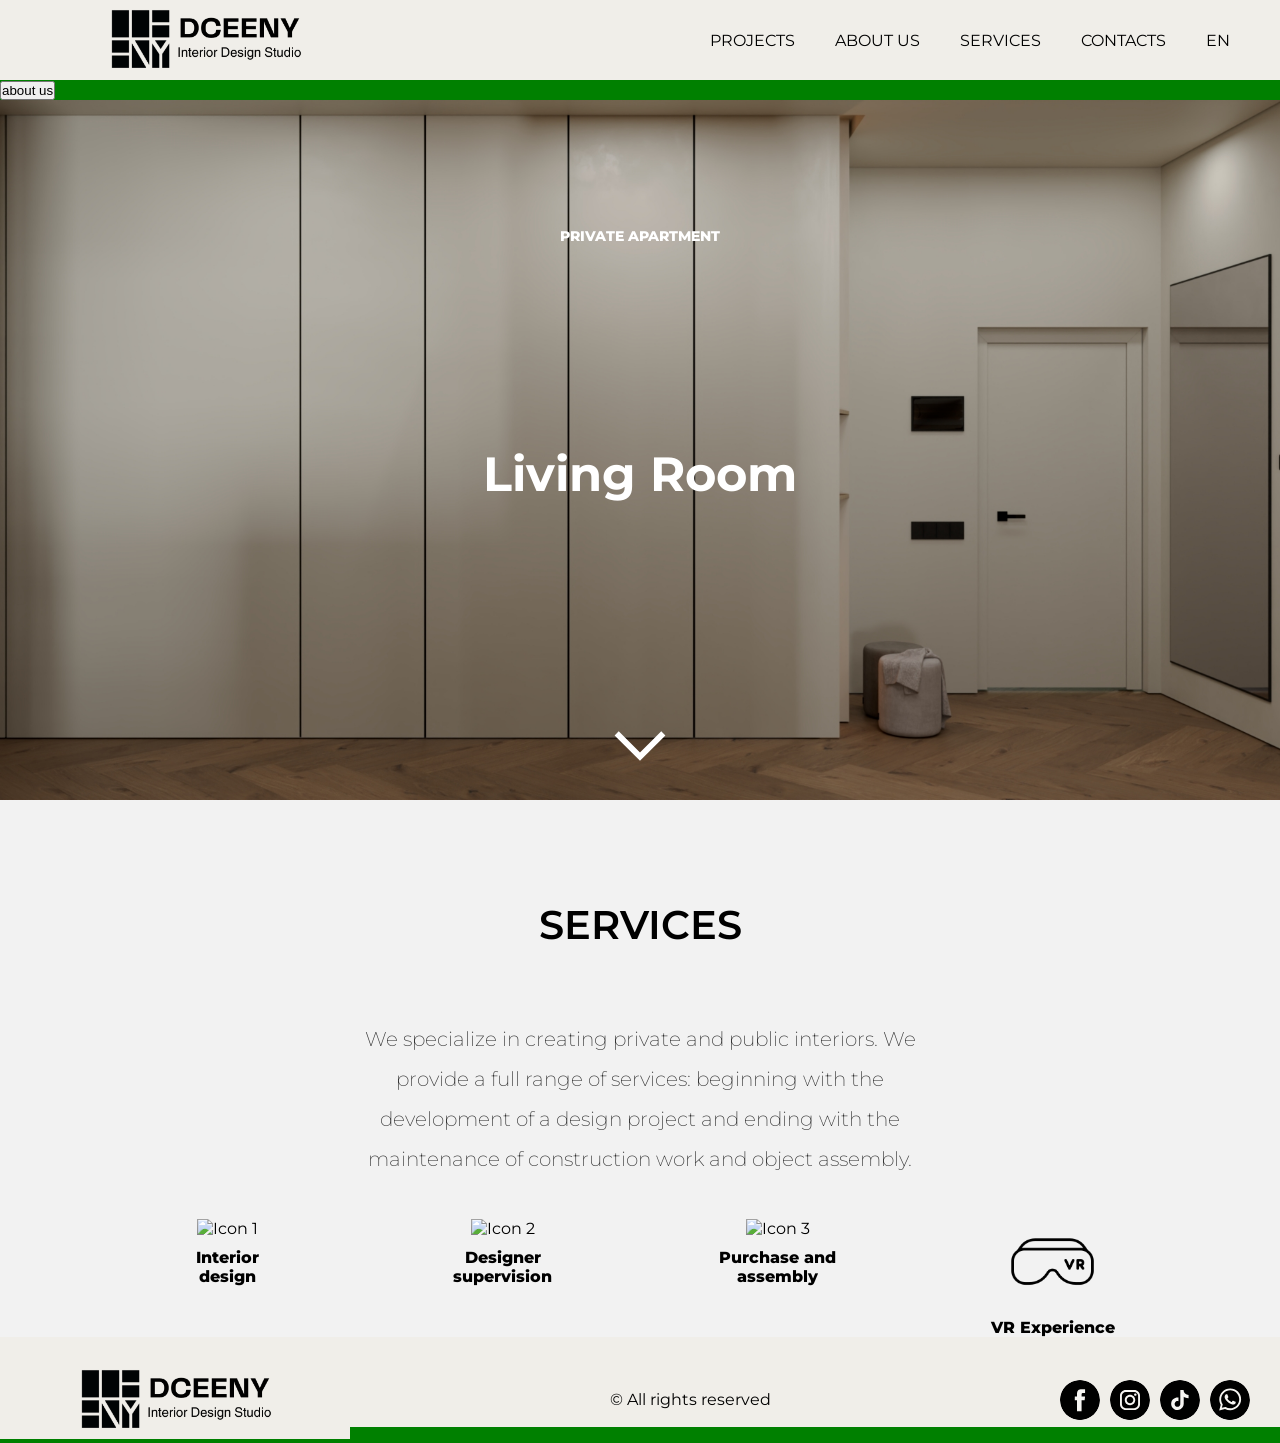
==== commit 94740a12: "New Change" ====
--- a/index.html
+++ b/index.html
@@ -12,6 +12,8 @@
     <link rel="icon" href="assets/images/favicon.png" />
   </head>
   <body>
+    <header id="header-container"></header>
+
     <main>
       <button onclick="location.href='about-us.html'">about us</button>
       <div class="slideshow-container">
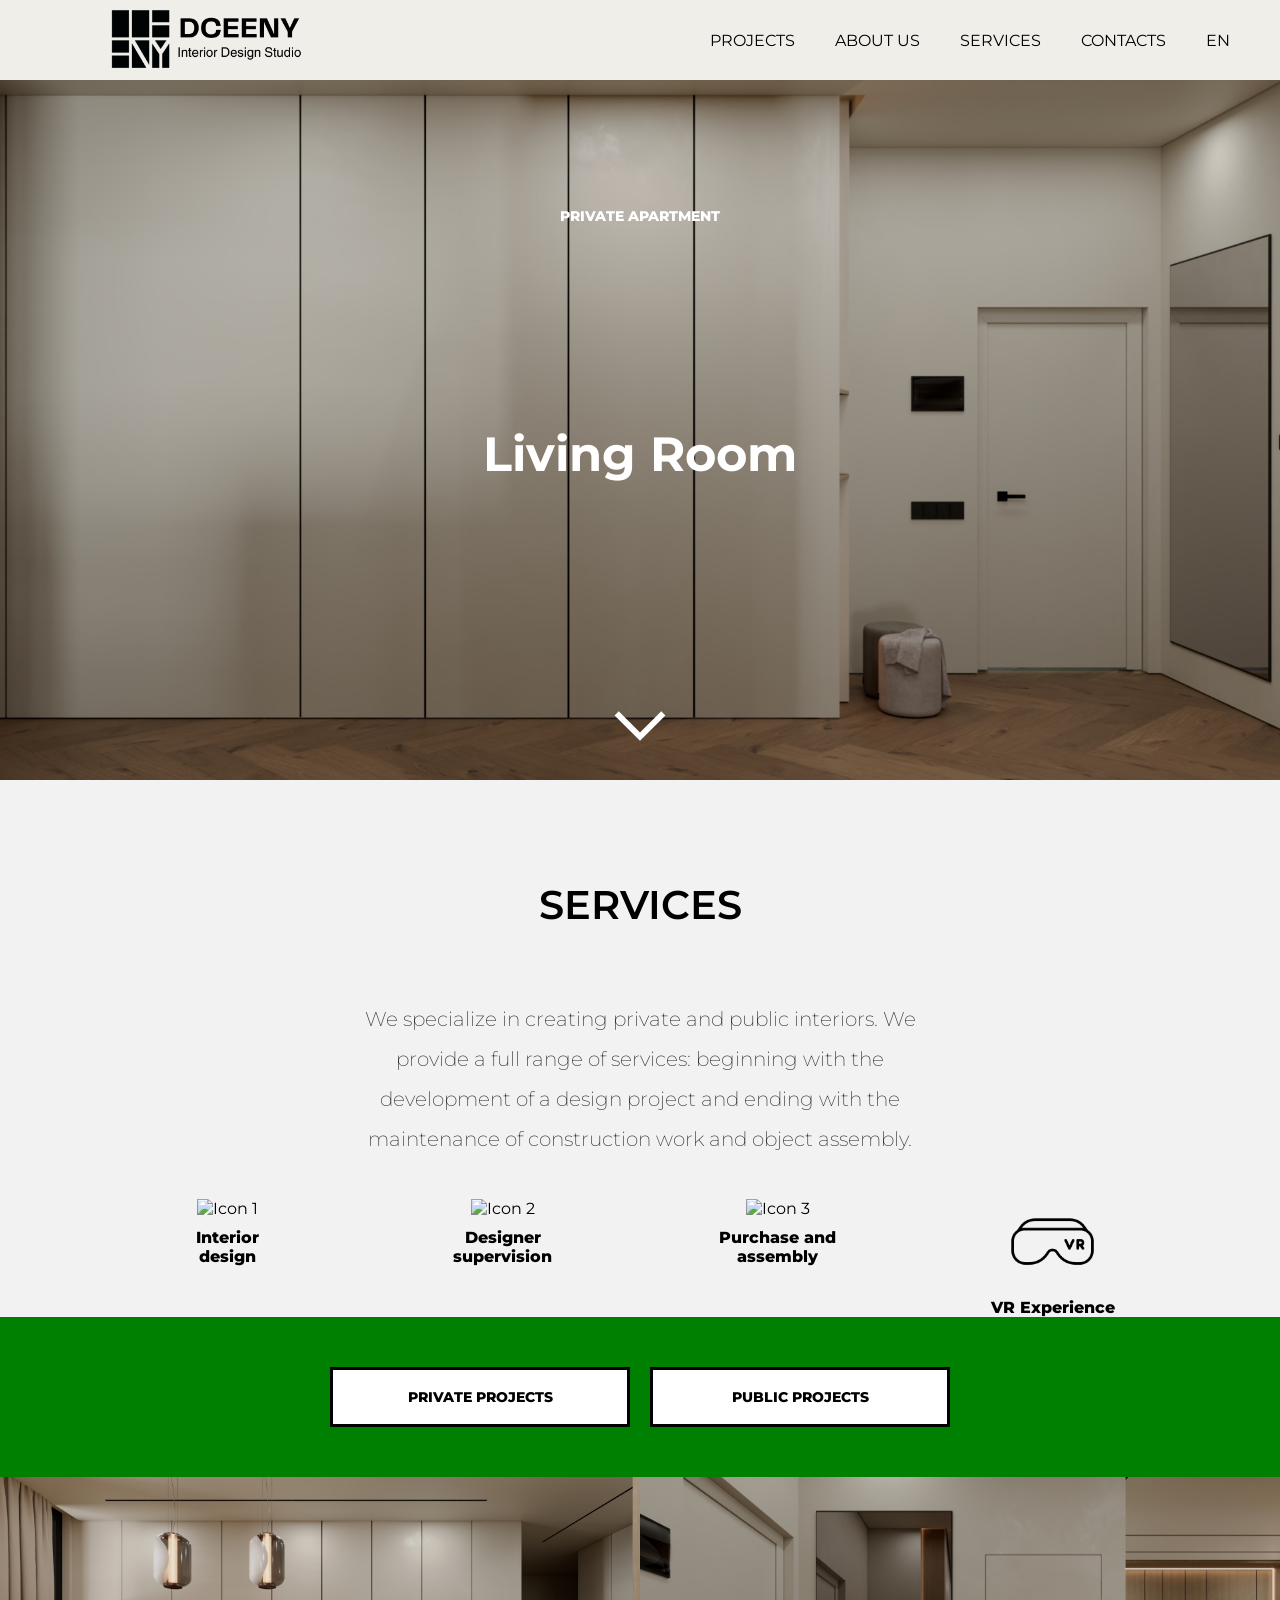
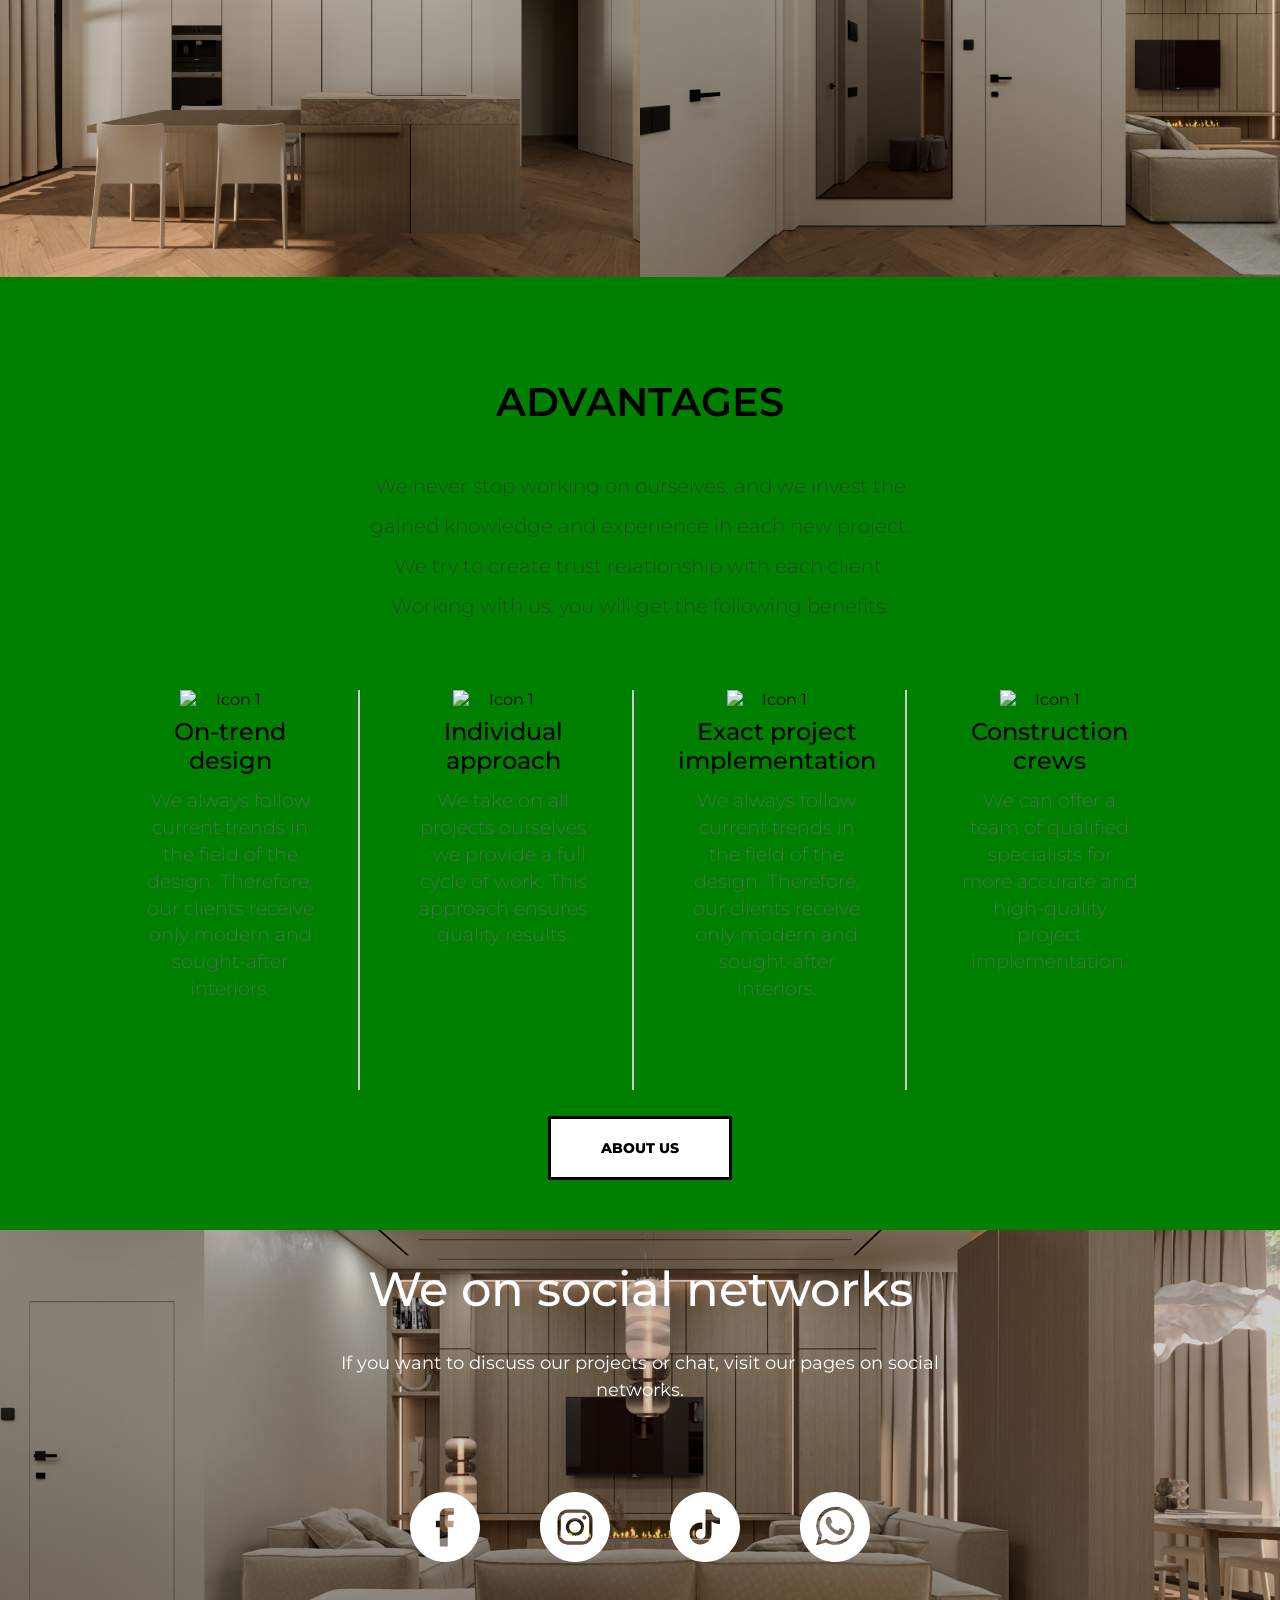
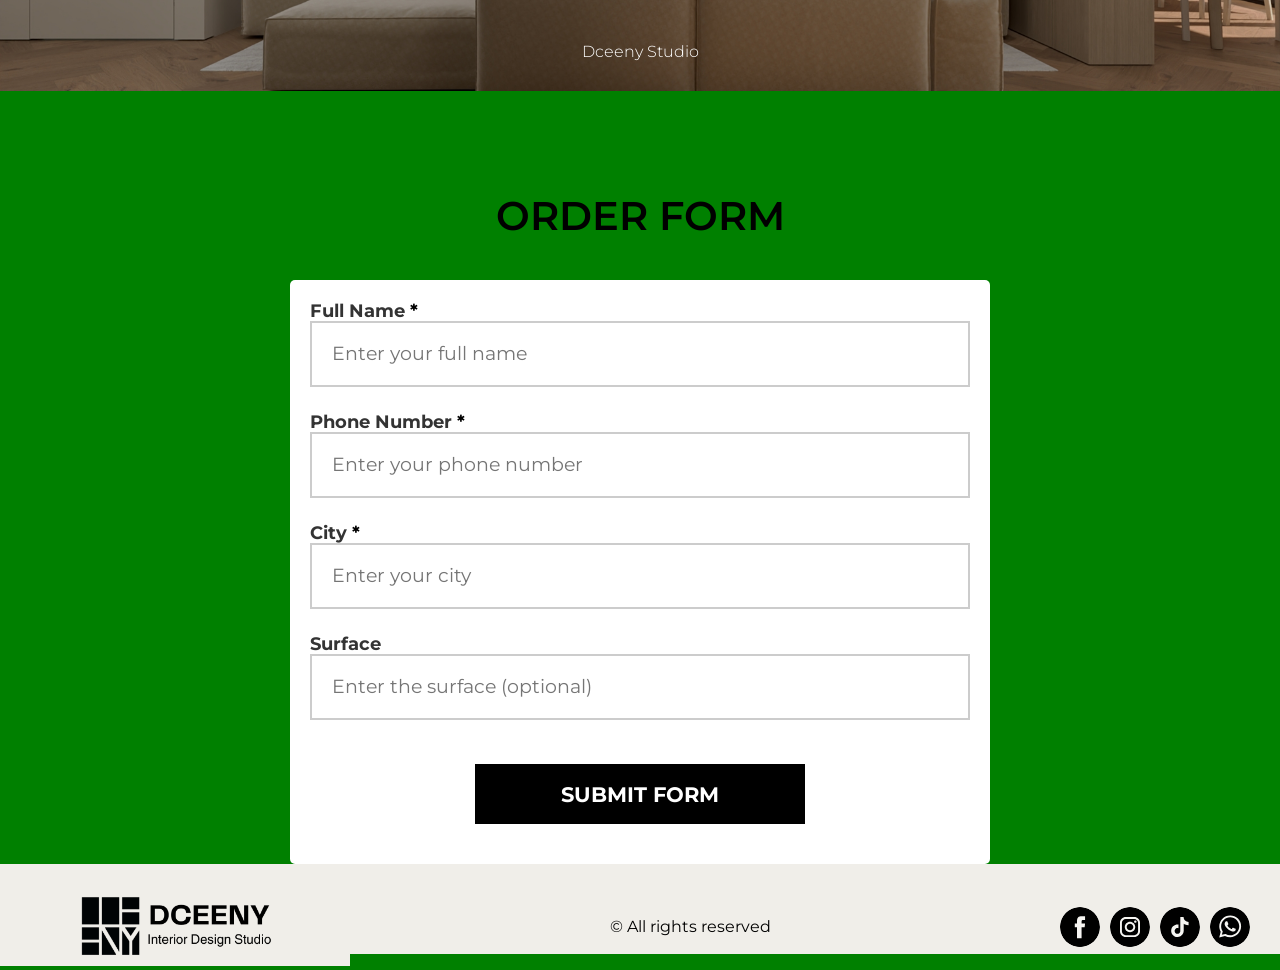
==== commit 3e7d63cb: "New Change" ====
--- a/index.html
+++ b/index.html
@@ -12,10 +12,25 @@
     <link rel="icon" href="assets/images/favicon.png" />
   </head>
   <body>
+    <script>
+      $(function () {
+        // Load the header content
+        $("#header-container").load("elements/header.html", function () {
+          // Once the header is loaded, apply translations and direction
+          const savedLanguage =
+            localStorage.getItem("preferredLanguage") || "en"; // Default to English
+          applyTranslations(savedLanguage);
+          setLanguageDirection(savedLanguage);
+        });
+      });
+    </script>
+    <!-- Loading Screen -->
+    <div id="loading-screen">
+      <div class="loader"></div>
+      <p>Loading, please wait...</p>
+    </div>
     <header id="header-container"></header>
-
     <main>
-      <button onclick="location.href='about-us.html'">about us</button>
       <div class="slideshow-container">
         <!-- Images for Slideshow -->
         <img
@@ -134,6 +149,278 @@
           </div>
         </div>
       </div>
+      <div class="prvpub-buttons">
+        <button
+          class="p-buttons"
+          data-translate="privateProjects"
+          onclick="location.href='/private-projects.html'"
+        >
+          Button 1
+        </button>
+        <button
+          class="p-buttons"
+          data-translate="publicProjects"
+          onclick="location.href='/public-projects.html'"
+        >
+          Button 2
+        </button>
+      </div>
+      <!-- Picture Button with Overlay Text -->
+      <!-- Parent container for two buttons -->
+      <div class="image-button-row">
+        <!-- First button -->
+        <div
+          class="picture-button"
+          onclick="location.href='/private-projects.html'"
+        >
+          <img
+            src="assets/images/projects/private/Riyadh/cam 7.jpg"
+            alt="Clickable Picture"
+            class="button-image"
+          />
+          <div class="overlay-text2" data-translate="privateProjects"></div>
+        </div>
+
+        <!-- Second button -->
+        <div
+          class="picture-button"
+          onclick="location.href='/public-projects.html'"
+        >
+          <img
+            src="assets/images/projects/private/Riyadh/cam 2.jpg"
+            alt="Clickable Picture"
+            class="button-image"
+          />
+          <div class="overlay-text2" data-translate="publicProjects"></div>
+        </div>
+      </div>
+      <!-- Blank Space -->
+      <div style="height: 100px"></div>
+      <!-- Adjust height as needed -->
+      <div class="title" data-translate="advantagesUp"></div>
+      <div style="height: 40px"></div>
+      <!-- Adjust height as needed -->
+      <div class="description" data-translate="advantagesUpDescription"></div>
+      <div class="icon-row2">
+        <div class="icon-item2">
+          <img
+            src="https://static.tildacdn.pro/lib/tildaicon/31383063-3636-4465-b765-623939643934/design.svg"
+            alt="Icon 1"
+            class="icon-image2"
+          />
+          <p class="icon-title2" data-translate="upDesign">Title 1</p>
+          <p class="icon-description2" data-translate="upDesignDesc"></p>
+        </div>
+        <div class="icon-item2">
+          <img
+            src="https://static.tildacdn.pro/lib/tildaicon/65336162-6138-4435-b533-633832346635/touragency_group.svg"
+            alt="Icon 1"
+            class="icon-image2"
+          />
+          <p class="icon-title2" data-translate="indivualApp">Title 1</p>
+          <p class="icon-description2" data-translate="exactPrImDesc"></p>
+        </div>
+        <div class="icon-item2">
+          <img
+            src="https://static.tildacdn.pro/lib/tildaicon/35333563-6232-4131-a562-663033373163/8yo_hours.svg"
+            alt="Icon 1"
+            class="icon-image2"
+          />
+          <p class="icon-title2" data-translate="exactPrIm">Title 1</p>
+          <p class="icon-description2" data-translate="upDesignDesc"></p>
+        </div>
+        <div class="icon-item2">
+          <img
+            src="https://static.tildacdn.pro/lib/tildaicon/65633137-3839-4862-a661-663538623232/Tilda_Icons_32_profession_builder.svg"
+            alt="Icon 1"
+            class="icon-image2"
+          />
+          <p class="icon-title2" data-translate="constCrews">Title 1</p>
+          <p class="icon-description2" data-translate="constCrewsDesc"></p>
+        </div>
+        <!-- Repeat for each icon item -->
+      </div>
+      <div class="parent-container">
+        <button
+          class="about-buttons"
+          data-translate="aboutUs"
+          onclick="location.href='about-us.html'"
+        ></button>
+      </div>
+      <div class="social-media-container">
+        <!-- Background image with overlay -->
+        <div class="background-image-overlay">
+          <img
+            src="assets/images/projects/private/Riyadh/cam 5.jpg"
+            alt="Background Image"
+            class="background-image"
+          />
+          <div class="overlay"></div>
+        </div>
+        <!-- Text content -->
+        <div class="social-media-text">
+          <h1 class="main-title" data-translate="followUs">Follow Us</h1>
+          <p class="description2" data-translate="chat">
+            If you want to discuss our projects or chat, visit our pages on
+            social networks.
+          </p>
+        </div>
+
+        <div class="social-media-icons">
+          <a href="https://facebook.com" target="_blank" class="icon-link">
+            <svg
+              width="100"
+              height="100"
+              viewBox="0 0 100 100"
+              fill="none"
+              xmlns="http://www.w3.org/2000/svg"
+            >
+              <path
+                fill-rule="evenodd"
+                clip-rule="evenodd"
+                d="M50 100C77.6142 100 100 77.6142 100 50C100 22.3858 77.6142 0 50 0C22.3858 0 0 22.3858 0 50C0 77.6142 22.3858 100 50 100ZM53.5357 23.0167C50.6527 23.0971 47.6106 23.7911 45.4617 25.8328C43.687 27.4744 42.7929 29.8636 42.592 32.2519C42.5308 33.9602 42.5395 35.6729 42.5483 37.3849C42.5548 38.6688 42.5614 39.9524 42.5384 41.2334C41.7492 41.2392 40.9575 41.2375 40.1655 41.2359C39.1093 41.2337 38.0525 41.2315 37 41.2468C37 42.2691 37.0015 43.2928 37.003 44.3174C37.006 46.3696 37.0089 48.4256 37 50.482C38.0525 50.4973 39.1093 50.4951 40.1655 50.4929C40.9575 50.4913 41.7492 50.4897 42.5384 50.4954C42.5563 54.5705 42.553 58.6454 42.5497 62.7203C42.5455 67.8139 42.5414 72.9074 42.5786 78.0008C44.7444 77.9855 46.9056 77.9877 49.0675 77.9899C50.6892 77.9916 52.3112 77.9932 53.9359 77.9874C53.9493 73.403 53.9459 68.8222 53.9426 64.2414C53.9392 59.6605 53.9359 55.0796 53.9493 50.4954C55.0417 50.4897 56.1342 50.4913 57.2266 50.4929C58.6832 50.4951 60.1398 50.4973 61.5964 50.482C62.0502 47.4123 62.4369 44.3157 62.6504 41.2066C61.2093 41.2 59.7679 41.2 58.3266 41.2C56.8853 41.2 55.444 41.2 54.0029 41.1933C54.0029 40.656 54.002 40.1187 54.0012 39.5815C53.9987 37.9701 53.9962 36.359 54.0163 34.7474C54.2431 33.5059 55.5239 32.5583 56.7654 32.6387H62.6638C62.6772 29.4224 62.6772 26.2196 62.6638 23.0033C61.9032 23.0033 61.1427 23.0025 60.3821 23.0017C58.1002 22.9992 55.818 22.9967 53.5357 23.0167Z"
+                fill="white"
+              />
+            </svg>
+          </a>
+          <a href="https://instagram.com" target="_blank" class="icon-link">
+            <svg
+              width="100"
+              height="100"
+              viewBox="0 0 100 100"
+              fill="none"
+              xmlns="http://www.w3.org/2000/svg"
+            >
+              <path
+                fill-rule="evenodd"
+                clip-rule="evenodd"
+                d="M50 100C77.6142 100 100 77.6142 100 50C100 22.3858 77.6142 0 50 0C22.3858 0 0 22.3858 0 50C0 77.6142 22.3858 100 50 100ZM25 39.3918C25 31.4558 31.4566 25 39.3918 25H60.6082C68.5442 25 75 31.4566 75 39.3918V60.8028C75 68.738 68.5442 75.1946 60.6082 75.1946H39.3918C31.4558 75.1946 25 68.738 25 60.8028V39.3918ZM60.6082 70.4317C65.9174 70.4317 70.2371 66.1121 70.2371 60.8028V39.3918C70.2371 34.0826 65.9174 29.7629 60.6082 29.7629H39.3918C34.0826 29.7629 29.7629 34.0826 29.7629 39.3918V60.8028C29.7629 66.1121 34.0826 70.4317 39.3918 70.4317H60.6082ZM36.9883 50.0054C36.9883 42.8847 42.8438 37.0922 50.0397 37.0922C57.2356 37.0922 63.0911 42.8847 63.0911 50.0054C63.0911 57.1252 57.2356 62.9177 50.0397 62.9177C42.843 62.9177 36.9883 57.1252 36.9883 50.0054ZM41.7422 50.0054C41.7422 54.5033 45.4641 58.1638 50.0397 58.1638C54.6153 58.1638 58.3372 54.5041 58.3372 50.0054C58.3372 45.5066 54.6145 41.8469 50.0397 41.8469C45.4641 41.8469 41.7422 45.5066 41.7422 50.0054ZM63.3248 39.6355C65.0208 39.6355 66.3956 38.2606 66.3956 36.5646C66.3956 34.8687 65.0208 33.4938 63.3248 33.4938C61.6288 33.4938 60.2539 34.8687 60.2539 36.5646C60.2539 38.2606 61.6288 39.6355 63.3248 39.6355Z"
+                fill="white"
+              />
+            </svg>
+          </a>
+          <a href="https://tiktok.com" target="_blank" class="icon-link">
+            <svg
+              width="100"
+              height="100"
+              viewBox="0 0 100 100"
+              fill="none"
+              xmlns="http://www.w3.org/2000/svg"
+            >
+              <path
+                fill-rule="evenodd"
+                clip-rule="evenodd"
+                d="M50 100C77.6142 100 100 77.6142 100 50C100 22.3858 77.6142 0 50 0C22.3858 0 0 22.3858 0 50C0 77.6142 22.3858 100 50 100ZM55.4949 25.0138C53.9398 25.0159 52.3819 25.018 50.8188 25.0422L50.8204 25.0438C50.7793 30.4143 50.7819 35.7861 50.7845 41.1646C50.786 44.1708 50.7875 47.1791 50.7813 50.1904C50.7745 51.2001 50.7756 52.2087 50.7766 53.2168C50.7793 55.9293 50.7821 58.638 50.6329 61.3551C50.6112 62.1091 50.2329 62.7719 49.8656 63.4157C49.8363 63.467 49.8071 63.5181 49.7781 63.5692C48.5656 65.5459 46.3358 66.896 44.0091 66.921C40.4995 67.2319 37.2118 64.3583 36.7165 60.9394C36.7128 60.7719 36.7068 60.6033 36.7009 60.434C36.667 59.4697 36.6324 58.4863 36.9993 57.5877C37.5212 56.1063 38.5228 54.7969 39.8417 53.9422C41.648 52.6874 44.0638 52.4999 46.1311 53.1687C46.1311 51.8508 46.1536 50.5334 46.1761 49.2161C46.2063 47.4488 46.2365 45.6817 46.2123 43.9135C41.6871 43.0666 36.854 44.4979 33.4038 47.5028C30.3599 50.0826 28.3989 53.875 28.0238 57.8393C27.9817 58.8565 27.9988 59.8972 28.0488 60.9394C28.4801 65.8147 31.4412 70.3571 35.6493 72.8385C38.1884 74.3354 41.1652 75.148 44.145 74.9777C49.0031 74.8964 53.733 72.2916 56.4582 68.2961C58.152 65.8959 59.113 62.9973 59.2755 60.0847C59.3178 56.0836 59.3152 52.075 59.3125 48.0616C59.3112 45.9936 59.3098 43.9243 59.3146 41.854C60.3974 42.5619 61.5038 43.2541 62.6913 43.7916C65.418 45.0854 68.4369 45.7105 71.4418 45.8089V37.4194C68.2354 37.0616 64.9399 36.0037 62.6101 33.6926C60.2756 31.4378 59.1286 28.1892 58.9646 25C57.8089 25.0107 56.6527 25.0122 55.4949 25.0138Z"
+                fill="white"
+              />
+            </svg>
+          </a>
+          <a href="https://whatsapp.com" target="_blank" class="icon-link">
+            <svg
+              width="100"
+              height="100"
+              viewBox="0 0 100 100"
+              fill="none"
+              xmlns="http://www.w3.org/2000/svg"
+            >
+              <path
+                fill-rule="evenodd"
+                clip-rule="evenodd"
+                d="M50 100C77.6142 100 100 77.6142 100 50C100 22.3858 77.6142 0 50 0C22.3858 0 0 22.3858 0 50C0 77.6142 22.3858 100 50 100ZM69.7626 28.9928C64.6172 23.841 57.7739 21.0027 50.4832 21C35.4616 21 23.2346 33.2252 23.2292 48.2522C23.2274 53.0557 24.4823 57.7446 26.8668 61.8769L23 76L37.4477 72.2105C41.4282 74.3822 45.9107 75.5262 50.4714 75.528H50.4823C65.5029 75.528 77.7299 63.301 77.7363 48.2749C77.7408 40.9915 74.9089 34.1446 69.7626 28.9928ZM50.4841 70.9246H50.475C46.4099 70.9228 42.4231 69.8306 38.9455 67.7671L38.118 67.2761L29.5441 69.525L31.8322 61.1658L31.2938 60.3082C29.0266 56.7015 27.8289 52.5337 27.8308 48.2531C27.8353 35.7633 37.9979 25.6025 50.4923 25.6025C56.5426 25.6043 62.23 27.9642 66.5069 32.2457C70.7839 36.5272 73.1374 42.2183 73.1356 48.2713C73.131 60.7629 62.9693 70.9246 50.4841 70.9246ZM62.9086 53.9588C62.2274 53.6178 58.8799 51.9708 58.2551 51.7435C57.6313 51.5161 57.1766 51.4024 56.7228 52.0845C56.269 52.7666 54.964 54.2998 54.5666 54.7545C54.1692 55.2092 53.7718 55.2656 53.0915 54.9246C52.9802 54.8688 52.8283 54.803 52.6409 54.7217L52.6406 54.7216C51.6816 54.3056 49.7905 53.4855 47.6151 51.5443C45.5907 49.7382 44.2239 47.5084 43.8265 46.8272C43.4291 46.1452 43.7837 45.7769 44.1248 45.4376C44.3292 45.2338 44.564 44.9478 44.7987 44.662C44.9157 44.5194 45.0328 44.3768 45.146 44.2445C45.4345 43.9075 45.56 43.6516 45.7302 43.3049C45.7607 43.2427 45.7926 43.1776 45.8272 43.1087C46.0545 42.654 45.9409 42.2565 45.7708 41.9155C45.6572 41.6877 45.0118 40.1167 44.4265 38.6923C44.1355 37.984 43.8594 37.3119 43.671 36.8592C43.1828 35.687 42.6883 35.69 42.2913 35.6924C42.2386 35.6928 42.1876 35.6931 42.1386 35.6906C41.7421 35.6706 41.2874 35.667 40.8336 35.667C40.3798 35.667 39.6423 35.837 39.0175 36.5191C38.9773 36.5631 38.9323 36.6111 38.8834 36.6633L38.8831 36.6637C38.1735 37.4213 36.634 39.0648 36.634 42.2002C36.634 45.544 39.062 48.7748 39.4124 49.2411L39.415 49.2444C39.4371 49.274 39.4767 49.3309 39.5333 49.4121C40.3462 50.5782 44.6615 56.7691 51.0481 59.5271C52.6732 60.2291 53.9409 60.6475 54.9303 60.9612C56.5618 61.4796 58.046 61.4068 59.22 61.2313C60.5286 61.0358 63.2487 59.5844 63.8161 57.9938C64.3836 56.4033 64.3836 55.0392 64.2136 54.7554C64.0764 54.5258 63.7545 54.3701 63.2776 54.1395L63.2775 54.1394C63.1632 54.0842 63.0401 54.0247 62.9086 53.9588Z"
+                fill="white"
+              />
+            </svg>
+          </a>
+        </div>
+        <!-- Text below icons -->
+        <p class="subtext">Dceeny Studio</p>
+      </div>
+      <!-- Blank Space -->
+      <div style="height: 100px"></div>
+      <!-- Adjust height as needed -->
+      <div class="title" data-translate="order"></div>
+      <div style="height: 40px"></div>
+      <div class="form-wrapper">
+        <form id="orderForm">
+          <div class="input-group">
+            <label for="fullName" class="input-label">
+              <span data-translate="fName">Full Name</span>
+              <span class="required">*</span>
+            </label>
+            <input
+              type="text"
+              id="fullName"
+              name="fullName"
+              placeholder="Enter your full name"
+              data-placeholder="enterFName"
+              required
+            />
+            <span class="error-message" data-translate="fNameReq"
+              >Full name is required.</span
+            >
+          </div>
+          <div class="input-group">
+            <label for="phoneNumber" class="input-label">
+              <span data-translate="phoneNum">Phone Number</span>
+              <span class="required">*</span>
+            </label>
+            <input
+              type="tel"
+              id="phoneNumber"
+              name="phoneNumber"
+              placeholder="Enter your phone number"
+              data-placeholder="enterphoneNum"
+              required
+            />
+            <span class="error-message" data-translate="phoneNumReq"
+              >Phone number is required.</span
+            >
+          </div>
+
+          <div class="input-group">
+            <label for="city" class="input-label">
+              <span data-translate="city">City</span>
+              <span class="required">*</span>
+            </label>
+            <input
+              type="text"
+              id="city"
+              name="city"
+              placeholder="Enter your city"
+              data-placeholder="enterCity"
+              required
+            />
+            <span class="error-message" data-translate="cityReq"
+              >City is required.</span
+            >
+          </div>
+
+          <div class="input-group">
+            <label for="surface" class="input-label">
+              <span data-translate="surface">Surface</span>
+            </label>
+            <input
+              type="text"
+              id="surface"
+              name="surface"
+              placeholder="Enter the surface (optional)"
+              data-placeholder="enterSurface"
+            />
+          </div>
+
+          <button type="submit" class="submit-button" data-translate="submit">
+            Submit Form
+          </button>
+        </form>
+        <!-- Thank-you message (hidden by default) -->
+        <div
+          class="thank-you-message"
+          data-translate="thankYouMsg"
+          style="display: none"
+        >
+          Thank you! Your data has been submitted.
+        </div>
+      </div>
     </main>
     <script>
       $(function () {
@@ -144,17 +431,5 @@
     </script>
     <footer id="footer"></footer>
     <script src="script.js"></script>
-    <script>
-      $(function () {
-        // Load the header content
-        $("#header-container").load("elements/header.html", function () {
-          // Once the header is loaded, apply translations and direction
-          const savedLanguage =
-            localStorage.getItem("preferredLanguage") || "en"; // Default to English
-          applyTranslations(savedLanguage);
-          setLanguageDirection(savedLanguage);
-        });
-      });
-    </script>
   </body>
 </html>
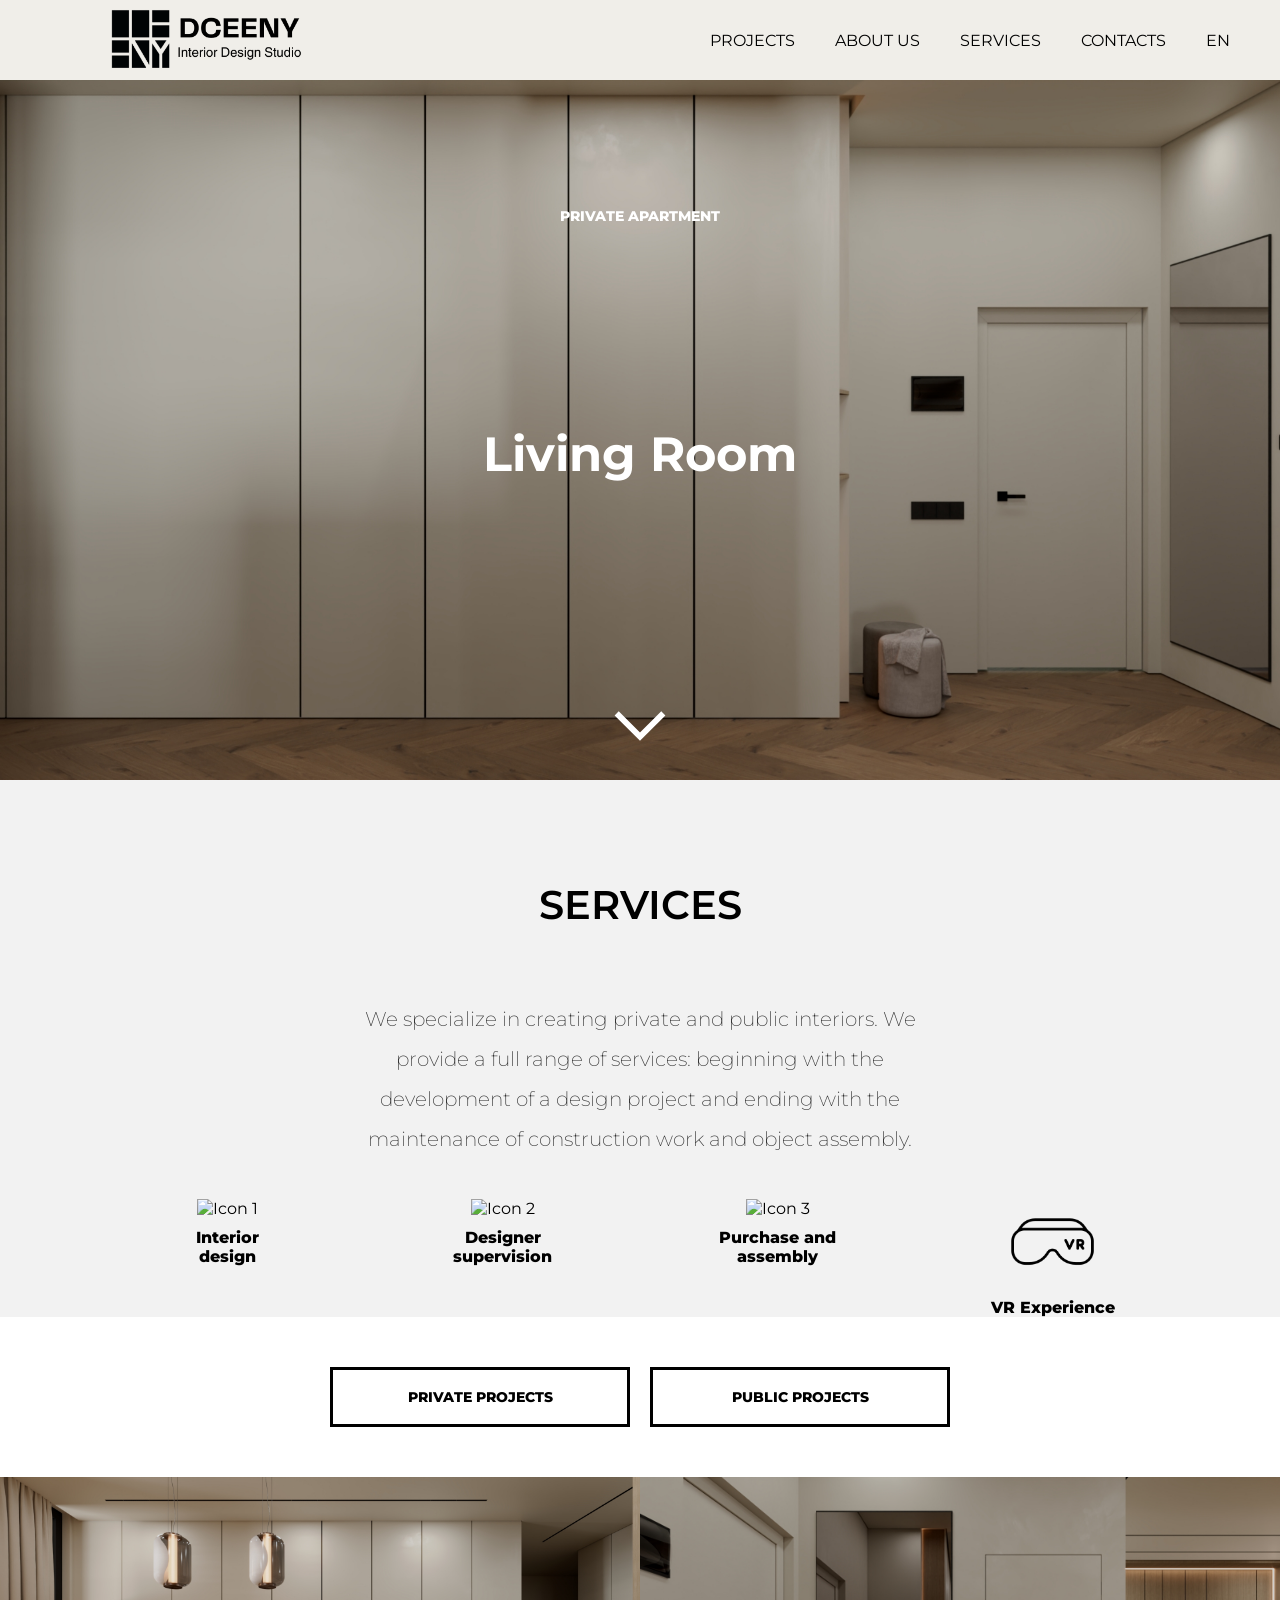
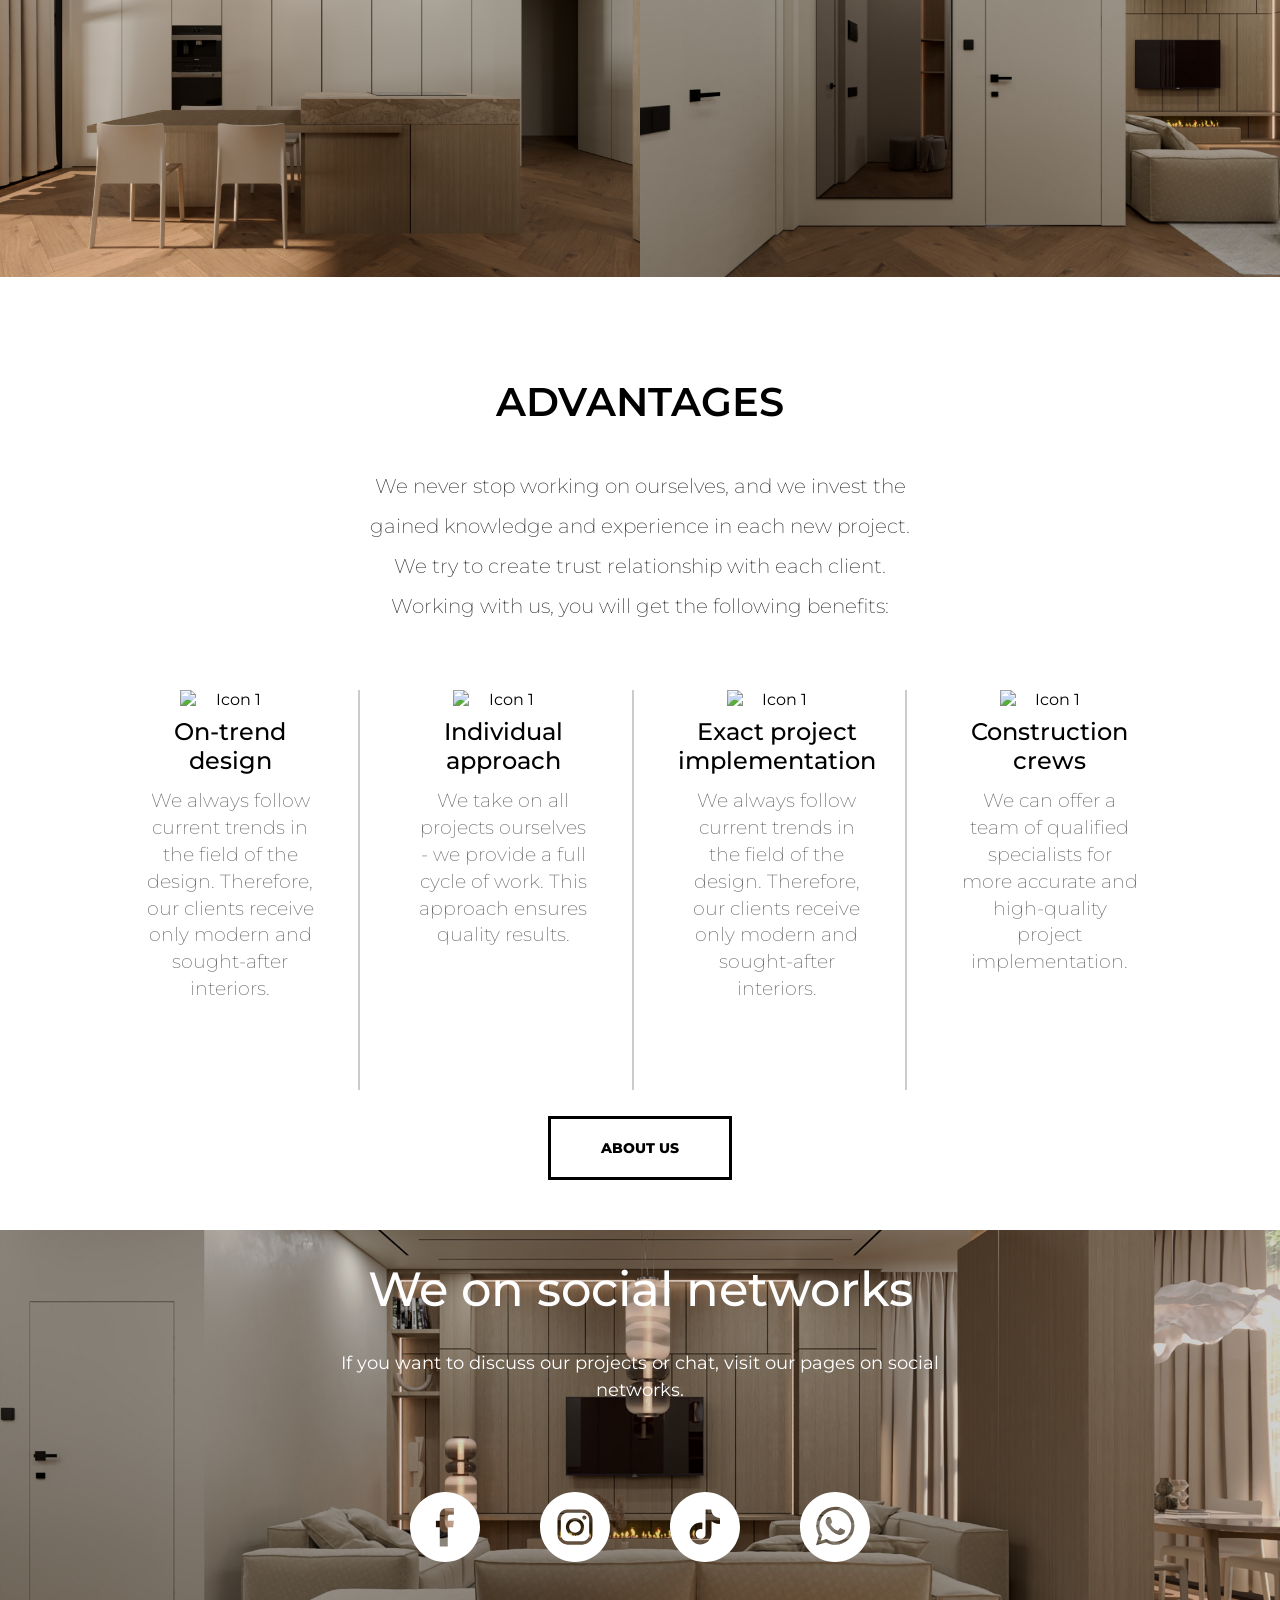
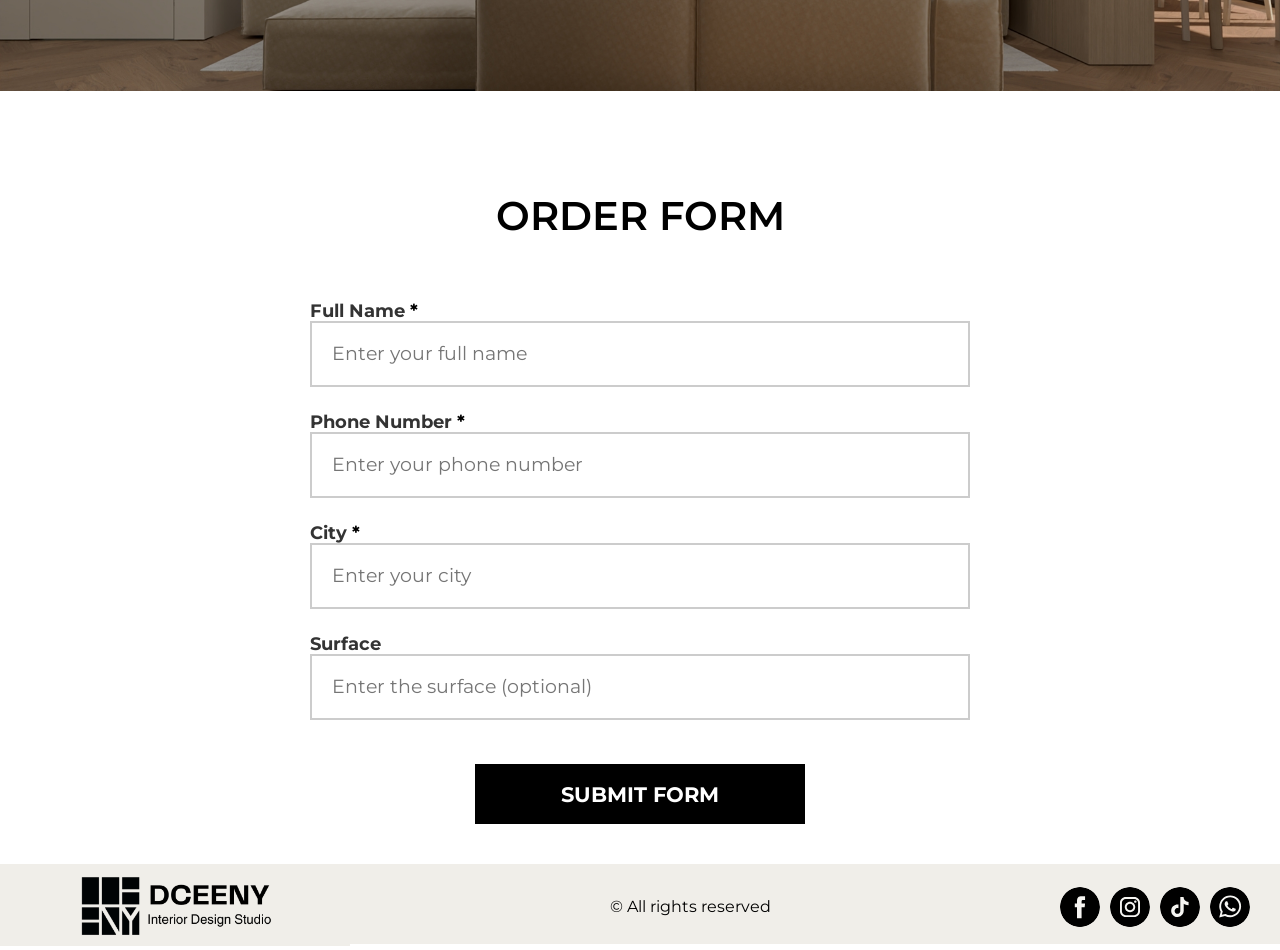
==== commit 1d2ee380: "Update index.html" ====
--- a/index.html
+++ b/index.html
@@ -255,7 +255,7 @@
             alt="Background Image"
             class="background-image"
           />
-          <div class="overlay"></div>
+          <div class="overlay-blow"></div>
         </div>
         <!-- Text content -->
         <div class="social-media-text">
--- a/style.css
+++ b/style.css
@@ -55,9 +55,8 @@
   display: flex;
   flex-direction: column; /* Stack content vertically */
   font-family: "Montserrat", sans-serif;
-  background-color: green;
+  background-color: white;
   min-height: 100vh;
-  max-width: 100%;
   margin: 0;
   padding: 0;
 }
@@ -876,31 +875,31 @@
   width: 100%;
   height: 100%;
   object-fit: cover; /* Ensures the image scales and fills proportionally */
-  z-index: 0; /* Ensure it's behind the text */
+  z-index:0;
 }
 
 .background-image {
   width: 100%;
   height: 100%;
   object-fit: cover; /* Ensures the image scales and fills proportionally */
-  /* position: absolute; */
-}
-
-.overlay {
-  position: absolute;
-  top: 0;
-  left: 0;
+  display: block;
+  z-index: 1;
+}
+
+.overlay-blow {
+  position: relative;
+  
   width: 100%;
   height: 100%;
-  background: rgba(0, 0, 0, 0.6); /* Darkness overlay */
-  z-index: 1; /* Ensures overlay is above the image */
+  background: rgba(0, 0, 0, 0.8); /* Darkness overlay */
+  z-index: 3; /* Ensures overlay is above the image */
 }
 
 /* Content styles */
 .social-media-text,
 .social-media-icons {
   position: relative; /* Layer the content on top of the background */
-  z-index: 2;
+  
 }
 
 .social-media-text h1.main-title {
@@ -931,7 +930,7 @@
   font-size: 16px;
   font-weight: 300;
   margin-top: 5rem;
-  z-index: 2;
+  
 }
 .social-media-icons {
   display: flex;
@@ -1130,7 +1129,7 @@
   display: flex;
   align-items: center;
   justify-content: space-between;
-  padding: 10px 0;
+  padding: 0;
   position: relative;
   margin-top: auto;
   margin-bottom: 0;
@@ -1628,3 +1627,14 @@
 .gallery-row-shit:nth-child(even) a:last-child {
   flex: 1; /* Small image takes 1 part */
 }
+@media (max-width: 960px) {
+  .gallery-row-shit a img {
+    height: 300px;
+  }
+  .gallery-shit{
+    gap: 5px;
+  }
+  .gallery-row-shit{
+    gap: 5px;
+  } 
+}
